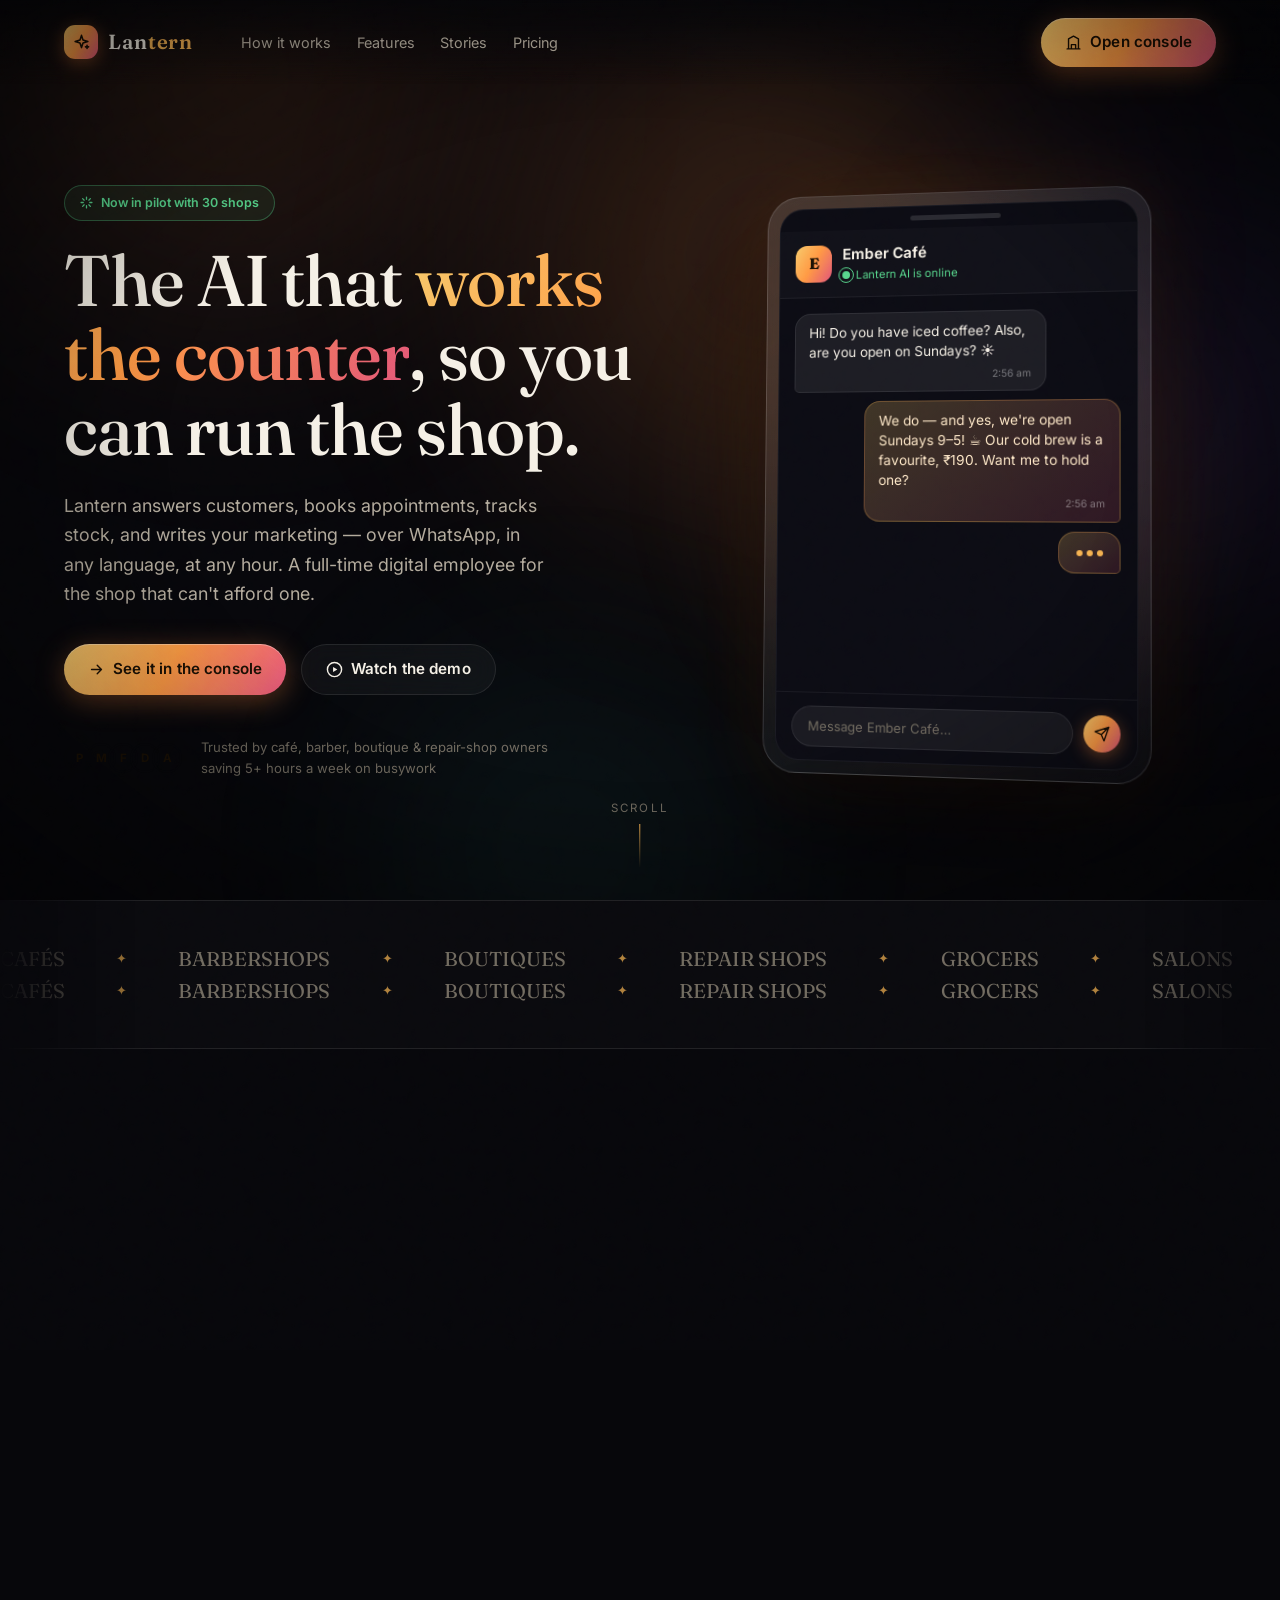
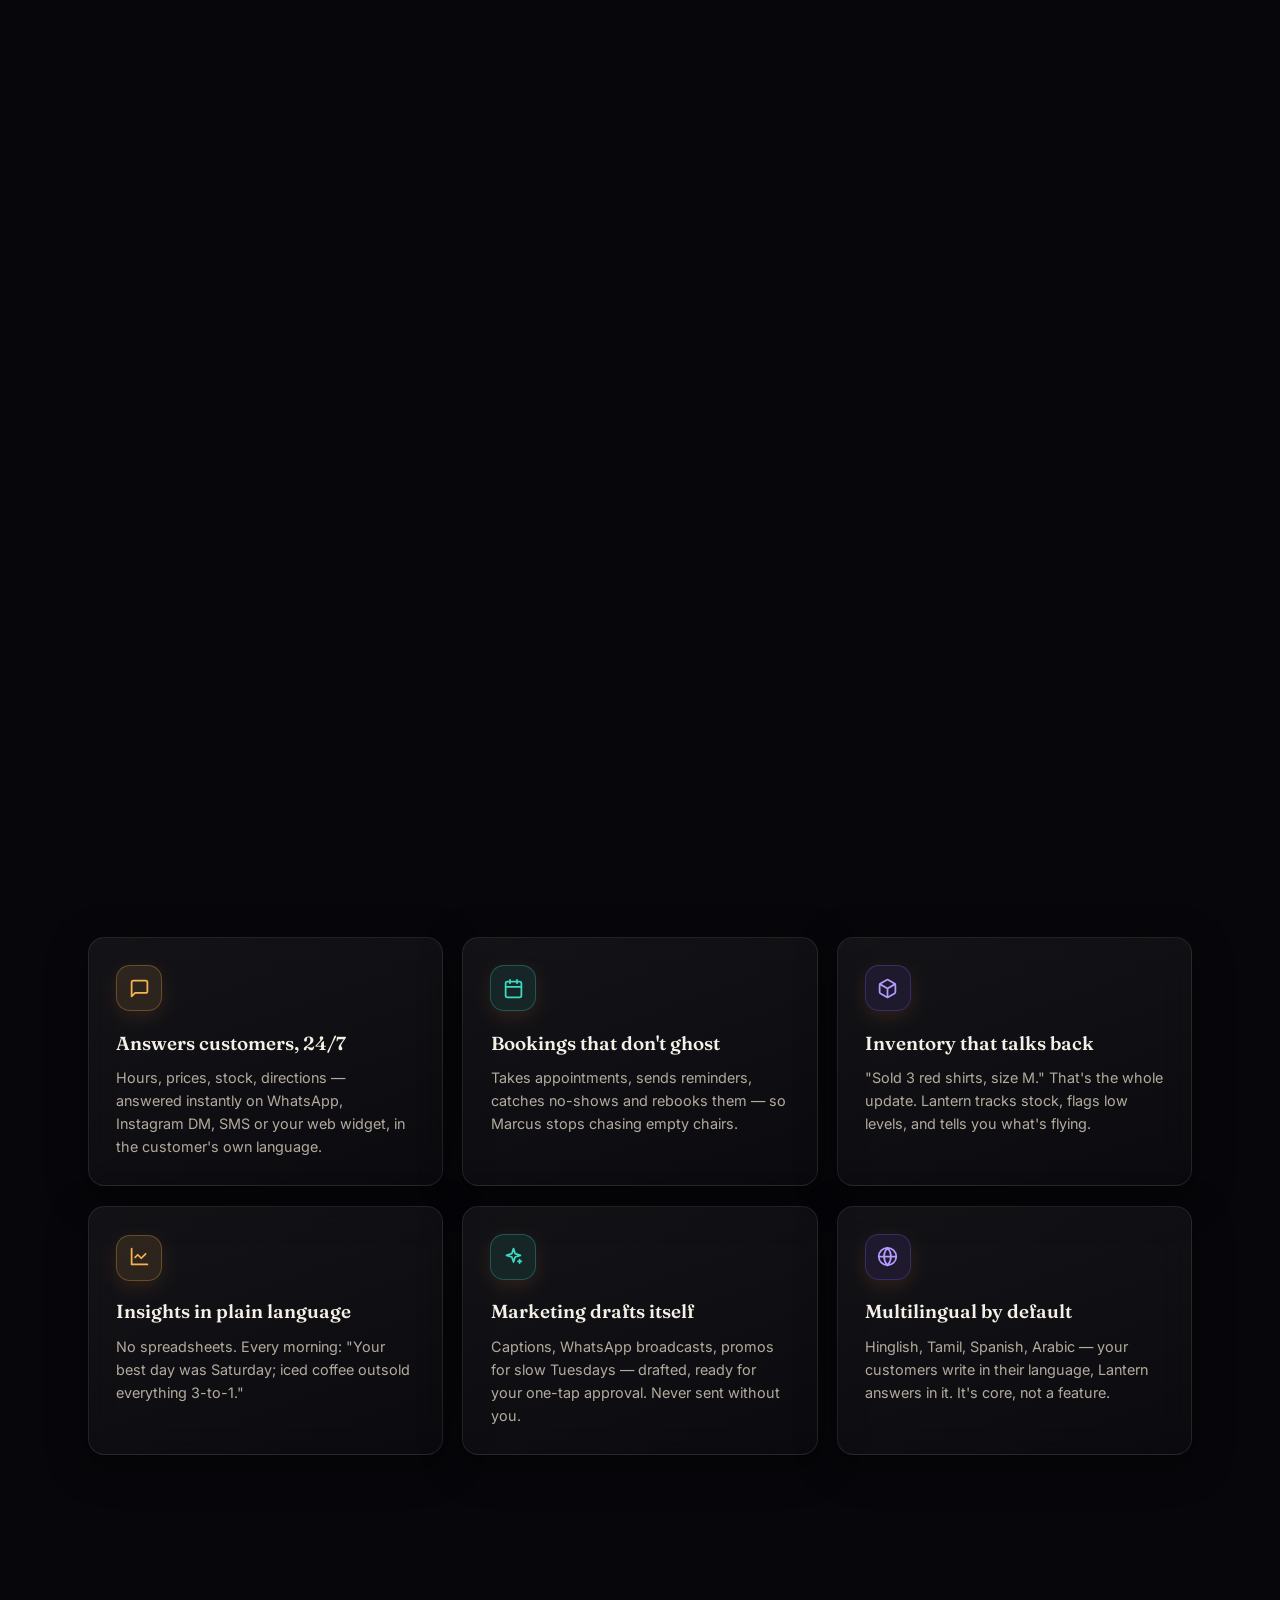
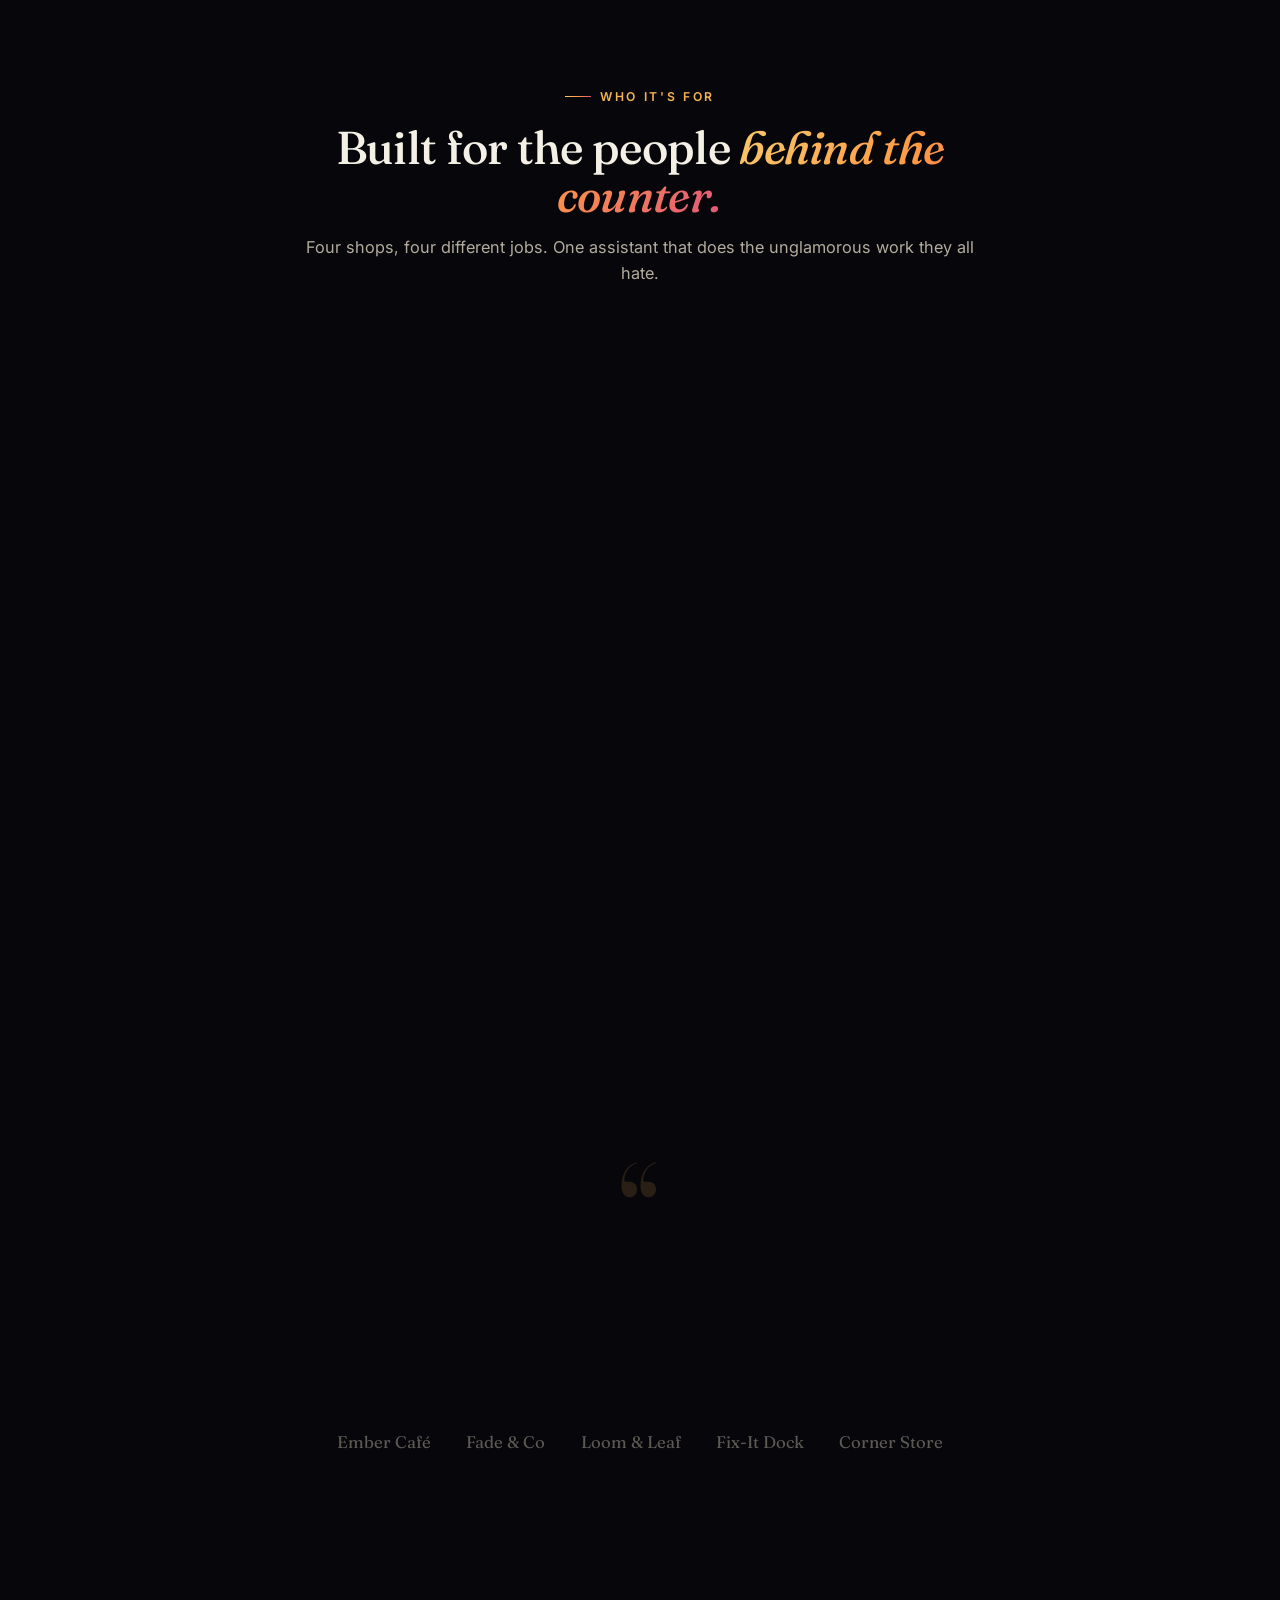
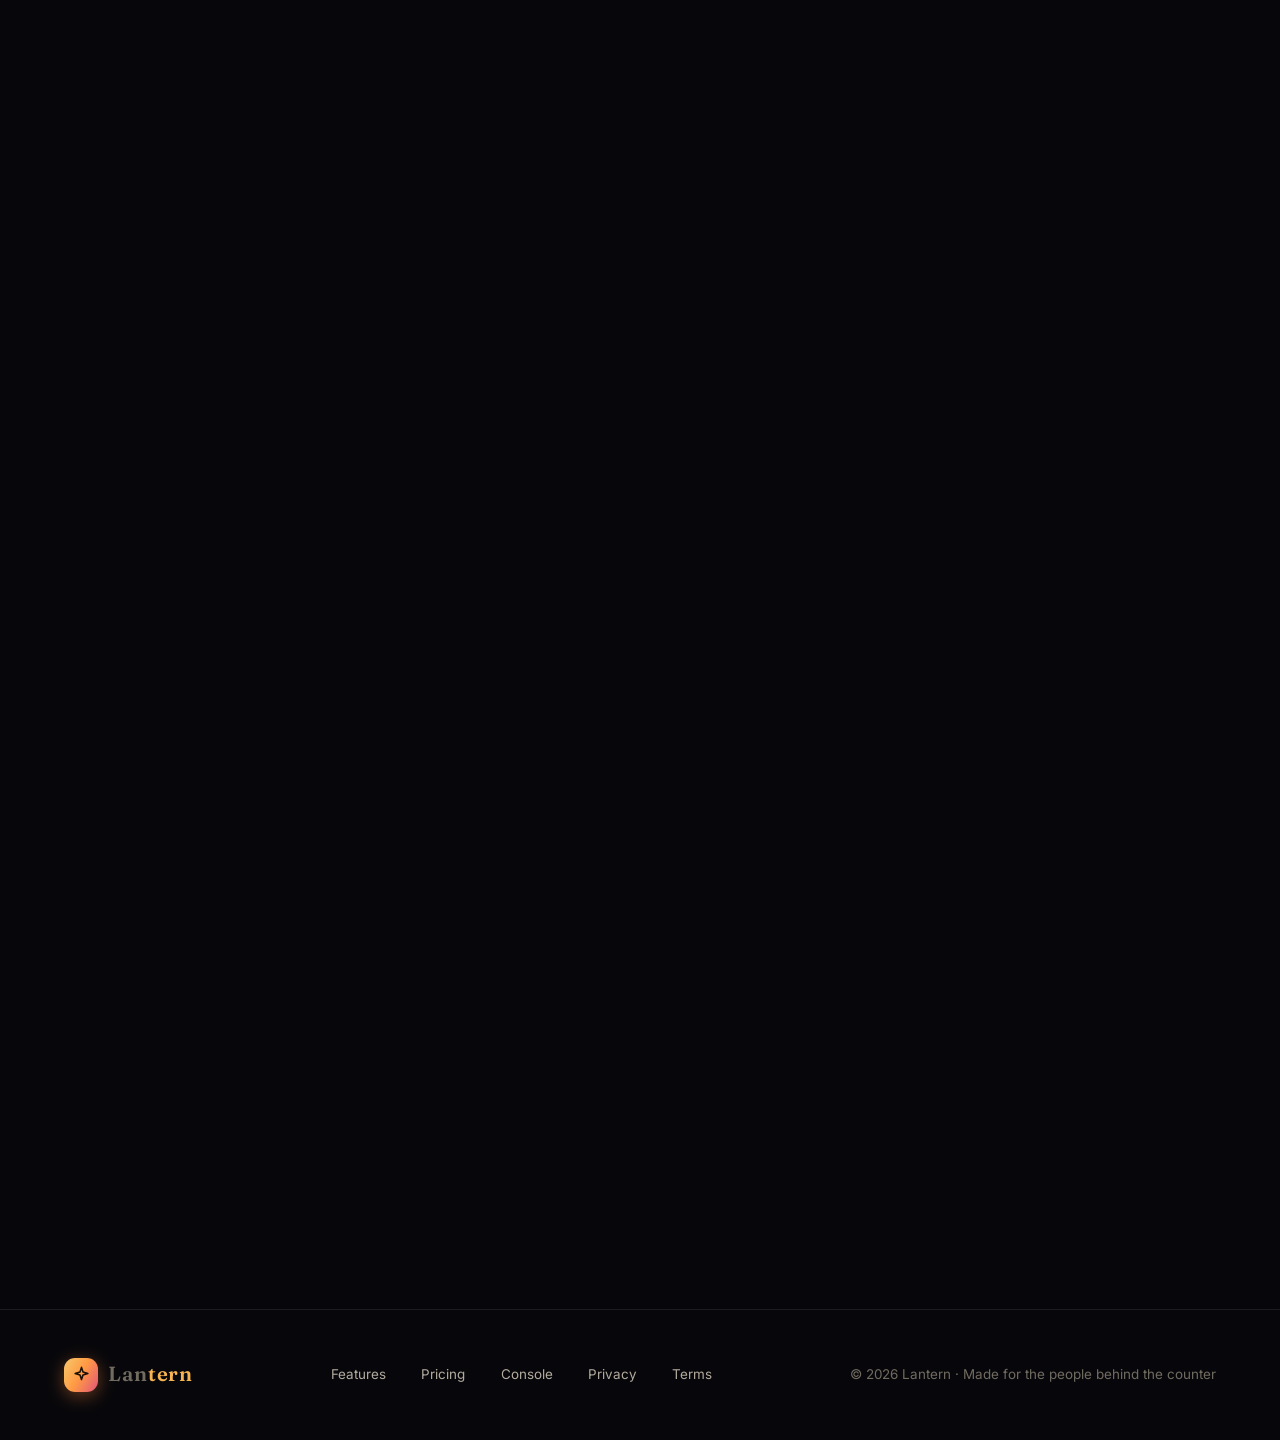
==== public/index.html @ 947a6cfb "Add Lantern — AI business assistant for local shops Cinematic vanilla-JS frontend (landing + owner c" ====
<!DOCTYPE html>
<html lang="en">
<head>
<meta charset="UTF-8">
<meta name="viewport" content="width=device-width, initial-scale=1.0">
<title>Lantern — The AI business assistant for local shops</title>
<meta name="description" content="Lantern answers customers, books appointments, tracks stock and writes marketing for local shops — over WhatsApp, in any language, at any hour.">
<link rel="preconnect" href="https://fonts.googleapis.com">
<link rel="preconnect" href="https://fonts.gstatic.com" crossorigin>
<link href="https://fonts.googleapis.com/css2?family=Fraunces:ital,opsz,wght@0,9..144,400;0,9..144,500;0,9..144,600;1,9..144,400;1,9..144,500&family=Inter:wght@400;500;600;700&display=swap" rel="stylesheet">
<link rel="stylesheet" href="css/base.css">
<link rel="stylesheet" href="css/layout.css">
<link rel="stylesheet" href="css/pages/landing.css">
</head>
<body>

<div class="letterbox" id="letterbox" aria-hidden="true">
  <div class="bar top"></div>
  <div class="bar bottom"></div>
  <div class="brand">Lan<em>tern</em></div>
</div>
<div class="grain" aria-hidden="true"></div>
<div class="vignette" aria-hidden="true"></div>
<div class="aurora" aria-hidden="true">
  <div class="blob blob-1"></div>
  <div class="blob blob-2"></div>
  <div class="blob blob-3"></div>
</div>

<nav class="site-nav" id="siteNav">
  <a class="brand-lockup" href="#top">
    <span class="mark"><svg viewBox="0 0 24 24" fill="none" stroke="currentColor" stroke-width="2" stroke-linecap="round" stroke-linejoin="round"><path d="M12 3l1.9 5.8L20 10.7l-6.1 1.9L12 18.4l-1.9-5.8L4 10.7l6.1-1.9z"/><path d="M19 15.5v4M17 17.5h4"/></svg></span>
    <span>Lan<em>tern</em></span>
  </a>
  <div class="links">
    <a href="#demo">How it works</a>
    <a href="#features">Features</a>
    <a href="#stories">Stories</a>
    <a href="#pricing">Pricing</a>
  </div>
  <div class="spacer"></div>
  <a class="btn btn-gold" href="app.html">
    <svg viewBox="0 0 24 24" fill="none" stroke="currentColor" stroke-width="2" stroke-linecap="round" stroke-linejoin="round"><path d="M3 21h18M5 21V7l7-4 7 4v14M9 21v-6h6v6"/></svg>
    Open console
  </a>
</nav>

<header class="hero" id="top">
  <div class="hero-copy">
    <span class="live-pill reveal in">
      <svg viewBox="0 0 24 24" fill="none" stroke="currentColor" stroke-width="2.4" stroke-linecap="round"><path d="M12 2v4M12 18v4M2 12h4M18 12h4M4.9 4.9l2.8 2.8M16.3 16.3l2.8 2.8M4.9 19.1l2.8-2.8M16.3 7.7l2.8-2.8"/></svg>
      Now in pilot with 30 shops
    </span>
    <h1 class="display">The AI that <span class="grad">works the counter</span>, so you can run the shop.</h1>
    <p class="lede">Lantern answers customers, books appointments, tracks stock, and writes your marketing — over WhatsApp, in any language, at any hour. A full-time digital employee for the shop that can't afford one.</p>
    <div class="cta-row">
      <a class="btn btn-gold" href="app.html">
        <svg viewBox="0 0 24 24" fill="none" stroke="currentColor" stroke-width="2" stroke-linecap="round" stroke-linejoin="round"><path d="M5 12h14M13 6l6 6-6 6"/></svg>
        See it in the console
      </a>
      <a class="btn btn-ghost" href="#demo">
        <svg viewBox="0 0 24 24" fill="none" stroke="currentColor" stroke-width="2" stroke-linecap="round" stroke-linejoin="round"><circle cx="12" cy="12" r="10"/><path d="M10 8.5l6 3.5-6 3.5z" fill="currentColor" stroke="none"/></svg>
        Watch the demo
      </a>
    </div>
    <div class="proof-row">
      <div class="avatars">
        <span class="g0">P</span><span class="g1">M</span><span class="g3">F</span><span class="g2">D</span><span class="g4">A</span>
      </div>
      <span>Trusted by café, barber, boutique &amp; repair-shop owners<br>saving 5+ hours a week on busywork</span>
    </div>
  </div>

  <div class="hero-stage">
    <div class="glow-ring"></div>
    <div class="phone">
      <div class="screen">
        <div class="notch"><i></i></div>
        <div class="chat-head">
          <div class="shop-ava">E</div>
          <div>
            <div class="nm">Ember Café</div>
            <div class="st"><span class="pulse-dot"></span> Lantern AI is online</div>
          </div>
        </div>
        <div class="chat-body" id="heroChat"></div>
        <div class="chat-input">
          <div class="box">Message Ember Café…</div>
          <div class="send"><svg viewBox="0 0 24 24" fill="none" stroke="currentColor" stroke-width="2" stroke-linecap="round" stroke-linejoin="round"><path d="M22 2 11 13M22 2l-7 20-4-9-9-4z"/></svg></div>
        </div>
      </div>
    </div>
  </div>

  <div class="scroll-cue">
    <span>Scroll</span>
    <div class="line"></div>
  </div>
</header>

<div class="ticker marquee" aria-hidden="true">
  <div class="track">
    <span>CAFÉS</span><span>BARBERSHOPS</span><span>BOUTIQUES</span><span>REPAIR SHOPS</span><span>GROCERS</span><span>SALONS</span><span>BAKERIES</span><span>FLORISTS</span>
  </div>
  <div class="track">
    <span>CAFÉS</span><span>BARBERSHOPS</span><span>BOUTIQUES</span><span>REPAIR SHOPS</span><span>GROCERS</span><span>SALONS</span><span>BAKERIES</span><span>FLORISTS</span>
  </div>
</div>

<section class="section demo-stage" id="demo">
  <div class="section-head reveal">
    <span class="eyebrow">How it works</span>
    <h2 class="display">A customer walks in. <em>Lantern's already talking to them.</em></h2>
    <p>Watch a real exchange on the shop's WhatsApp — the assistant answers, books, and only hands over when a human touch matters.</p>
  </div>

  <div class="demo-window card hairline reveal">
    <div class="win-bar">
      <i></i><i></i><i></i>
      <span class="title">Ember Café · WhatsApp Business · Lantern AI</span>
    </div>
    <div class="win-body">
      <div class="conv-list" id="demoConvList"></div>
      <div class="conv-thread">
        <div class="thread-body" id="demoThread"></div>
        <div class="thread-input">
          <input class="input" placeholder="Reply as Lantern… (demo)">
          <button class="send-btn" aria-label="Send"><svg viewBox="0 0 24 24" fill="none" stroke="currentColor" stroke-width="2" stroke-linecap="round" stroke-linejoin="round"><path d="M22 2 11 13M22 2l-7 20-4-9-9-4z"/></svg></button>
        </div>
      </div>
    </div>
  </div>

  <div class="demo-captions">
    <div class="cap reveal"><span class="num">01</span><p>Ritu writes in Hinglish during the lunch rush. Lantern understands the language — and the context.</p></div>
    <div class="cap reveal" style="--d:.12s"><span class="num">02</span><p>The assistant confirms the order, takes payment details, and writes it to your inventory in one breath.</p></div>
    <div class="cap reveal" style="--d:.24s"><span class="num">03</span><p>Only the tricky request — a refund — gets escalated to your phone, with the full thread attached.</p></div>
  </div>
</section>

<section class="section" id="features">
  <div class="section-head reveal">
    <span class="eyebrow">What it does</span>
    <h2 class="display">Everything admin. <em>Nothing busywork.</em></h2>
    <p>Six tools, one conversation. No dashboards to learn, no manuals — you just talk to it.</p>
  </div>
  <div class="feature-grid">
    <article class="card feature-card reveal">
      <div class="f-icon"><svg viewBox="0 0 24 24" fill="none" stroke="currentColor" stroke-width="2" stroke-linecap="round" stroke-linejoin="round"><path d="M21 15a2 2 0 0 1-2 2H7l-4 4V5a2 2 0 0 1 2-2h14a2 2 0 0 1 2 2z"/></svg></div>
      <h3>Answers customers, 24/7</h3>
      <p>Hours, prices, stock, directions — answered instantly on WhatsApp, Instagram DM, SMS or your web widget, in the customer's own language.</p>
    </article>
    <article class="card feature-card reveal" style="--d:.08s">
      <div class="f-icon teal"><svg viewBox="0 0 24 24" fill="none" stroke="currentColor" stroke-width="2" stroke-linecap="round" stroke-linejoin="round"><rect x="3" y="4" width="18" height="18" rx="2"/><path d="M16 2v4M8 2v4M3 10h18"/></svg></div>
      <h3>Bookings that don't ghost</h3>
      <p>Takes appointments, sends reminders, catches no-shows and rebooks them — so Marcus stops chasing empty chairs.</p>
    </article>
    <article class="card feature-card reveal" style="--d:.16s">
      <div class="f-icon violet"><svg viewBox="0 0 24 24" fill="none" stroke="currentColor" stroke-width="2" stroke-linecap="round" stroke-linejoin="round"><path d="M21 8a2 2 0 0 0-1-1.73l-7-4a2 2 0 0 0-2 0l-7 4A2 2 0 0 0 3 8v8a2 2 0 0 0 1 1.73l7 4a2 2 0 0 0 2 0l7-4A2 2 0 0 0 21 16z"/><path d="m3.3 7 8.7 5 8.7-5M12 22V12"/></svg></div>
      <h3>Inventory that talks back</h3>
      <p>"Sold 3 red shirts, size M." That's the whole update. Lantern tracks stock, flags low levels, and tells you what's flying.</p>
    </article>
    <article class="card feature-card reveal">
      <div class="f-icon"><svg viewBox="0 0 24 24" fill="none" stroke="currentColor" stroke-width="2" stroke-linecap="round" stroke-linejoin="round"><path d="M3 3v18h18"/><path d="m19 9-5 5-4-4-3 3"/></svg></div>
      <h3>Insights in plain language</h3>
      <p>No spreadsheets. Every morning: "Your best day was Saturday; iced coffee outsold everything 3-to-1."</p>
    </article>
    <article class="card feature-card reveal" style="--d:.08s">
      <div class="f-icon teal"><svg viewBox="0 0 24 24" fill="none" stroke="currentColor" stroke-width="2" stroke-linecap="round" stroke-linejoin="round"><path d="m12 3 1.9 5.8L20 10.7l-6.1 1.9L12 18.4l-1.9-5.8L4 10.7l6.1-1.9z"/><path d="M19 15.5v4M17 17.5h4"/></svg></div>
      <h3>Marketing drafts itself</h3>
      <p>Captions, WhatsApp broadcasts, promos for slow Tuesdays — drafted, ready for your one-tap approval. Never sent without you.</p>
    </article>
    <article class="card feature-card reveal" style="--d:.16s">
      <div class="f-icon violet"><svg viewBox="0 0 24 24" fill="none" stroke="currentColor" stroke-width="2" stroke-linecap="round" stroke-linejoin="round"><circle cx="12" cy="12" r="10"/><path d="M2 12h20M12 2a15.3 15.3 0 0 1 4 10 15.3 15.3 0 0 1-4 10 15.3 15.3 0 0 1-4-10 15.3 15.3 0 0 1 4-10z"/></svg></div>
      <h3>Multilingual by default</h3>
      <p>Hinglish, Tamil, Spanish, Arabic — your customers write in their language, Lantern answers in it. It's core, not a feature.</p>
    </article>
  </div>
</section>

<section class="section" id="stories">
  <div class="section-head reveal">
    <span class="eyebrow">Who it's for</span>
    <h2 class="display">Built for the people <em>behind the counter.</em></h2>
    <p>Four shops, four different jobs. One assistant that does the unglamorous work they all hate.</p>
  </div>
  <div class="persona-grid">
    <article class="card persona-card reveal">
      <div class="p-head">
        <span class="p-ava g0">P</span>
        <div><div class="p-name">Priya</div><div class="p-shop">Ember Café · 2-person team</div></div>
      </div>
      <p class="p-quote">"I used to lose orders in the lunch rush. Now Lantern takes them while I pour coffee. It's like hiring someone for ₹12,000."</p>
      <div class="p-stat"><svg viewBox="0 0 24 24" fill="none" stroke="currentColor" stroke-width="2.4" stroke-linecap="round" stroke-linejoin="round"><path d="M20 6 9 17l-5-5"/></svg> 6 hrs saved a week</div>
    </article>
    <article class="card persona-card reveal" style="--d:.08s">
      <div class="p-head">
        <span class="p-ava g1">M</span>
        <div><div class="p-name">Marcus</div><div class="p-shop">Fade &amp; Co · solo barber</div></div>
      </div>
      <p class="p-quote">"No-shows dropped by a third since it started sending reminders. My chair is full and my phone is quiet."</p>
      <div class="p-stat"><svg viewBox="0 0 24 24" fill="none" stroke="currentColor" stroke-width="2.4" stroke-linecap="round" stroke-linejoin="round"><path d="M20 6 9 17l-5-5"/></svg> −33% no-shows</div>
    </article>
    <article class="card persona-card reveal" style="--d:.16s">
      <div class="p-head">
        <span class="p-ava g3">F</span>
        <div><div class="p-name">Fatima</div><div class="p-shop">Loom &amp; Leaf · boutique</div></div>
      </div>
      <p class="p-quote">"It posts on Instagram when I forget, and tells me exactly which sizes to reorder. My stock finally matches my head."</p>
      <div class="p-stat"><svg viewBox="0 0 24 24" fill="none" stroke="currentColor" stroke-width="2.4" stroke-linecap="round" stroke-linejoin="round"><path d="M20 6 9 17l-5-5"/></svg> 3× more posts</div>
    </article>
    <article class="card persona-card reveal" style="--d:.24s">
      <div class="p-head">
        <span class="p-ava g2">D</span>
        <div><div class="p-name">Diego</div><div class="p-shop">Fix-It Dock · repair shop</div></div>
      </div>
      <p class="p-quote">"Customers used to call all day asking 'is it ready?' Now Lantern tells them the status. I just fix phones."</p>
      <div class="p-stat"><svg viewBox="0 0 24 24" fill="none" stroke="currentColor" stroke-width="2.4" stroke-linecap="round" stroke-linejoin="round"><path d="M20 6 9 17l-5-5"/></svg> 40 calls a day avoided</div>
    </article>
  </div>
</section>

<div class="stats-band section">
  <div class="card stat-tile reveal"><div class="num">70%</div><div class="lbl">of messages handled without a human</div></div>
  <div class="card stat-tile reveal" style="--d:.08s"><div class="num">5h+</div><div class="lbl">saved per owner, per week</div></div>
  <div class="card stat-tile reveal" style="--d:.16s"><div class="num">−25%</div><div class="lbl">no-shows across booking shops</div></div>
  <div class="card stat-tile reveal" style="--d:.24s"><div class="num">10 min</div><div class="lbl">from sign-up to first reply</div></div>
</div>

<div class="quote-band">
  <blockquote class="display reveal">"My customers think I hired a second person. I just switched on Lantern."</blockquote>
  <div class="who reveal"><b>Priya Sharma</b> · Ember Café, Pune</div>
  <div class="logo-row reveal">
    <span>Ember Café</span><span>Fade &amp; Co</span><span>Loom &amp; Leaf</span><span>Fix-It Dock</span><span>Corner Store</span>
  </div>
</div>

<section class="section" id="pricing">
  <div class="section-head reveal">
    <span class="eyebrow">Pricing</span>
    <h2 class="display">Less than a part-time hire. <em>More than a chatbot.</em></h2>
    <p>Start free. Pay only when Lantern is actually saving you hours.</p>
  </div>
  <div class="price-grid">
    <article class="card price-card reveal">
      <div class="plan">Corner</div>
      <div class="price">₹0<small> / month</small></div>
      <ul>
        <li><svg viewBox="0 0 24 24" fill="none" stroke="currentColor" stroke-width="2.4" stroke-linecap="round" stroke-linejoin="round"><path d="M20 6 9 17l-5-5"/></svg> FAQs &amp; Q&amp;A on WhatsApp</li>
        <li><svg viewBox="0 0 24 24" fill="none" stroke="currentColor" stroke-width="2.4" stroke-linecap="round" stroke-linejoin="round"><path d="M20 6 9 17l-5-5"/></svg> 100 AI replies / month</li>
        <li><svg viewBox="0 0 24 24" fill="none" stroke="currentColor" stroke-width="2.4" stroke-linecap="round" stroke-linejoin="round"><path d="M20 6 9 17l-5-5"/></svg> 1 shop, 1 language</li>
        <li><svg viewBox="0 0 24 24" fill="none" stroke="currentColor" stroke-width="2.4" stroke-linecap="round" stroke-linejoin="round"><path d="M20 6 9 17l-5-5"/></svg> Owner console</li>
      </ul>
      <a class="btn btn-ghost" href="app.html">Start free</a>
    </article>
    <article class="card price-card hot hairline reveal" style="--d:.1s">
      <div class="plan" style="color:var(--amber)">Storefront · most loved</div>
      <div class="price">₹999<small> / month</small></div>
      <ul>
        <li><svg viewBox="0 0 24 24" fill="none" stroke="currentColor" stroke-width="2.4" stroke-linecap="round" stroke-linejoin="round"><path d="M20 6 9 17l-5-5"/></svg> Unlimited AI replies</li>
        <li><svg viewBox="0 0 24 24" fill="none" stroke="currentColor" stroke-width="2.4" stroke-linecap="round" stroke-linejoin="round"><path d="M20 6 9 17l-5-5"/></svg> Bookings &amp; reminders</li>
        <li><svg viewBox="0 0 24 24" fill="none" stroke="currentColor" stroke-width="2.4" stroke-linecap="round" stroke-linejoin="round"><path d="M20 6 9 17l-5-5"/></svg> Inventory tracking</li>
        <li><svg viewBox="0 0 24 24" fill="none" stroke="currentColor" stroke-width="2.4" stroke-linecap="round" stroke-linejoin="round"><path d="M20 6 9 17l-5-5"/></svg> Daily plain-language insights</li>
        <li><svg viewBox="0 0 24 24" fill="none" stroke="currentColor" stroke-width="2.4" stroke-linecap="round" stroke-linejoin="round"><path d="M20 6 9 17l-5-5"/></svg> Multilingual customers</li>
      </ul>
      <a class="btn btn-gold" href="app.html">Try 14 days free</a>
    </article>
    <article class="card price-card reveal" style="--d:.2s">
      <div class="plan">Market</div>
      <div class="price">₹2,499<small> / month</small></div>
      <ul>
        <li><svg viewBox="0 0 24 24" fill="none" stroke="currentColor" stroke-width="2.4" stroke-linecap="round" stroke-linejoin="round"><path d="M20 6 9 17l-5-5"/></svg> Everything in Storefront</li>
        <li><svg viewBox="0 0 24 24" fill="none" stroke="currentColor" stroke-width="2.4" stroke-linecap="round" stroke-linejoin="round"><path d="M20 6 9 17l-5-5"/></svg> Marketing drafts &amp; broadcasts</li>
        <li><svg viewBox="0 0 24 24" fill="none" stroke="currentColor" stroke-width="2.4" stroke-linecap="round" stroke-linejoin="round"><path d="M20 6 9 17l-5-5"/></svg> 3 staff schedules</li>
        <li><svg viewBox="0 0 24 24" fill="none" stroke="currentColor" stroke-width="2.4" stroke-linecap="round" stroke-linejoin="round"><path d="M20 6 9 17l-5-5"/></svg> WhatsApp campaigns</li>
        <li><svg viewBox="0 0 24 24" fill="none" stroke="currentColor" stroke-width="2.4" stroke-linecap="round" stroke-linejoin="round"><path d="M20 6 9 17l-5-5"/></svg> Priority support</li>
      </ul>
      <a class="btn btn-ghost" href="app.html">Talk to us</a>
    </article>
  </div>
</section>

<section class="final-cta">
  <div class="aurora" aria-hidden="true" style="z-index:-2">
    <div class="blob blob-1" style="top:-10vw;left:30vw;opacity:.5"></div>
  </div>
  <span class="eyebrow reveal" style="justify-content:center">Your first reply is minutes away</span>
  <h2 class="display big reveal">Bring a lantern <em>behind your counter.</em></h2>
  <p class="reveal">Set up in 10 minutes. No manuals, no training, no IT. If it doesn't save you time in the first month, we'll make it right.</p>
  <form class="cta-form reveal" onsubmit="event.preventDefault(); location.href='app.html';">
    <input class="input" type="tel" placeholder="+91 · your WhatsApp number" aria-label="WhatsApp number">
    <button class="btn btn-gold" type="submit">
      <svg viewBox="0 0 24 24" fill="none" stroke="currentColor" stroke-width="2" stroke-linecap="round" stroke-linejoin="round"><path d="M5 12h14M13 6l6 6-6 6"/></svg>
      Start free
    </button>
  </form>
</section>

<footer class="site-footer">
  <a class="brand-lockup" href="#top">
    <span class="mark"><svg viewBox="0 0 24 24" fill="none" stroke="currentColor" stroke-width="2" stroke-linecap="round" stroke-linejoin="round"><path d="M12 3l1.9 5.8L20 10.7l-6.1 1.9L12 18.4l-1.9-5.8L4 10.7l6.1-1.9z"/></svg></span>
    <span>Lan<em>tern</em></span>
  </a>
  <div class="cols">
    <a href="#features">Features</a>
    <a href="#pricing">Pricing</a>
    <a href="app.html">Console</a>
    <a href="#">Privacy</a>
    <a href="#">Terms</a>
  </div>
  <span>© 2026 Lantern · Made for the people behind the counter</span>
</footer>

<script type="module" src="js/main.js"></script>
</body>
</html>
---- public/css/base.css ----
/* ============================================================
   Lantern — base.css  (tokens, effects, shared components)
   ============================================================ */
:root {
  --bg: #07070b; --bg-2: #0b0b13; --bg-3: #10101a;
  --surface: rgba(255,255,255,.04); --surface-2: rgba(255,255,255,.065);
  --surface-3: rgba(255,255,255,.09);
  --border: rgba(255,255,255,.09); --border-strong: rgba(255,255,255,.16);
  --text: #f5f0e6; --text-dim: #b3ab9d; --text-faint: #716b60;
  --amber: #f6b352; --amber-2: #ff8a3d; --rose: #e2557a;
  --teal: #3fd8c0; --violet: #8b5cf6; --green: #58d68d;
  --gold-grad: linear-gradient(120deg,#f7c96b 0%,#ff9a44 48%,#e2557a 100%);
  --danger: #ff6b6b;
  --radius: 16px; --radius-sm: 10px; --radius-lg: 24px;
  --font-display: "Fraunces","Georgia",serif;
  --font-body: "Inter",ui-sans-serif,system-ui,sans-serif;
  --shadow-card: 0 10px 40px rgba(0,0,0,.45);
  --shadow-pop: 0 24px 80px rgba(0,0,0,.6);
  --ease-cine: cubic-bezier(.22,1,.36,1);
  --sidebar-w: 264px; --topbar-h: 68px;
}
*,*::before,*::after { box-sizing: border-box; margin: 0; padding: 0; }
html { scroll-behavior: smooth; -webkit-text-size-adjust: 100%; }
body { font-family: var(--font-body); background: var(--bg); color: var(--text);
  line-height: 1.6; font-size: 16px; -webkit-font-smoothing: antialiased;
  overflow-x: hidden; min-height: 100vh; }
img,svg { display: block; max-width: 100%; }
a { color: inherit; text-decoration: none; }
button { font-family: inherit; cursor: pointer; border: none; background: none; color: inherit; }
input,select,textarea { font-family: inherit; font-size: 1rem; color: var(--text);
  background: transparent; border: none; outline: none; }
ul,ol { list-style: none; }
::selection { background: rgba(246,179,82,.35); color: #fff; }
::-webkit-scrollbar { width: 10px; height: 10px; }
::-webkit-scrollbar-track { background: transparent; }
::-webkit-scrollbar-thumb { background: rgba(255,255,255,.12); border-radius: 99px;
  border: 2px solid transparent; background-clip: content-box; }
::-webkit-scrollbar-thumb:hover { background: rgba(255,255,255,.2); background-clip: content-box; }

/* ---------- Film grain ---------- */
.grain { position: fixed; inset: -50%; width: 200%; height: 200%; pointer-events: none;
  z-index: 2000; opacity: .05; mix-blend-mode: overlay;
  background-image: url("data:image/svg+xml,%3Csvg viewBox='0 0 200 200' xmlns='http://www.w3.org/2000/svg'%3E%3Cfilter id='n'%3E%3CfeTurbulence type='fractalNoise' baseFrequency='0.72' numOctaves='4' stitchTiles='stitch'/%3E%3C/filter%3E%3Crect width='100%25' height='100%25' filter='url(%23n)'/%3E%3C/svg%3E");
  animation: grain-shift .9s steps(4) infinite; }
@keyframes grain-shift { 0% { transform: translate(0,0); } 25% { transform: translate(-2%,3%); }
  50% { transform: translate(3%,-2%); } 75% { transform: translate(-3%,-3%); }
  100% { transform: translate(2%,2%); } }

/* ---------- Vignette ---------- */
.vignette { position: fixed; inset: 0; pointer-events: none; z-index: 1999;
  background: radial-gradient(ellipse at center, transparent 52%, rgba(0,0,0,.55) 100%); }

/* ---------- Aurora backdrop ---------- */
.aurora { position: fixed; inset: 0; z-index: -1; overflow: hidden; pointer-events: none; }
.aurora .blob { position: absolute; border-radius: 50%; filter: blur(110px); opacity: .34;
  will-change: transform; }
.aurora .blob-1 { width: 60vw; height: 60vw; top: -24vw; left: -12vw;
  background: radial-gradient(circle, rgba(255,138,61,.5), transparent 65%);
  animation: drift-1 26s var(--ease-cine) infinite alternate; }
.aurora .blob-2 { width: 52vw; height: 52vw; top: 8vh; right: -18vw;
  background: radial-gradient(circle, rgba(139,92,246,.42), transparent 65%);
  animation: drift-2 32s var(--ease-cine) infinite alternate; }
.aurora .blob-3 { width: 44vw; height: 44vw; bottom: -18vw; left: 22vw;
  background: radial-gradient(circle, rgba(63,216,192,.3), transparent 65%);
  animation: drift-3 38s var(--ease-cine) infinite alternate; }
@keyframes drift-1 { to { transform: translate(14vw,10vh) scale(1.15); } }
@keyframes drift-2 { to { transform: translate(-12vw,16vh) scale(.9); } }
@keyframes drift-3 { to { transform: translate(10vw,-12vh) scale(1.2); } }

/* ---------- Letterbox intro ---------- */
.letterbox { position: fixed; inset: 0; z-index: 3000; pointer-events: none;
  display: flex; align-items: center; justify-content: center; }
.letterbox .bar { position: absolute; left: 0; right: 0; height: 50.5vh; background: #050508;
  transition: transform 1.4s var(--ease-cine) .35s; }
.letterbox .bar.top { top: 0; } .letterbox .bar.bottom { bottom: 0; }
.letterbox .brand { position: relative; z-index: 1; font-family: var(--font-display);
  font-size: clamp(1.6rem,4vw,2.6rem); letter-spacing: .06em; color: var(--text);
  opacity: 0; transform: translateY(12px); animation: brand-in .9s var(--ease-cine) .15s forwards; }
.letterbox .brand em { font-style: italic; background: var(--gold-grad);
  -webkit-background-clip: text; background-clip: text; color: transparent; }
@keyframes brand-in { to { opacity: 1; transform: translateY(0); } }
body.curtain-open .letterbox .bar.top { transform: translateY(-101%); }
body.curtain-open .letterbox .bar.bottom { transform: translateY(101%); }
body.curtain-open .letterbox .brand { opacity: 0; transition: opacity .3s; }

/* ---------- Typography ---------- */
.display { font-family: var(--font-display); font-weight: 500; line-height: 1.04; letter-spacing: -.015em; }
.display em { font-style: italic; background: var(--gold-grad);
  -webkit-background-clip: text; background-clip: text; color: transparent; padding-right: .06em; }
.eyebrow { display: inline-flex; align-items: center; gap: .55rem; font-size: .76rem;
  font-weight: 600; letter-spacing: .22em; text-transform: uppercase; color: var(--amber); }
.eyebrow::before { content: ""; width: 26px; height: 1px; background: var(--gold-grad); }

/* ---------- Buttons ---------- */
.btn { display: inline-flex; align-items: center; justify-content: center; gap: .5rem;
  padding: .78rem 1.5rem; border-radius: 99px; font-weight: 600; font-size: .95rem;
  letter-spacing: .01em; transition: transform .25s var(--ease-cine), box-shadow .25s var(--ease-cine),
  background .25s, border-color .25s, color .25s; white-space: nowrap; position: relative; overflow: hidden; }
.btn svg { width: 17px; height: 17px; flex: none; }
.btn:active { transform: scale(.97); }
.btn-gold { background: var(--gold-grad); color: #1a1004;
  box-shadow: 0 6px 28px rgba(255,138,61,.35), inset 0 1px 0 rgba(255,255,255,.35); }
.btn-gold:hover { transform: translateY(-2px);
  box-shadow: 0 12px 44px rgba(255,138,61,.5), inset 0 1px 0 rgba(255,255,255,.35); }
.btn-gold::after { content: ""; position: absolute; top: 0; left: -80%; width: 60%; height: 100%;
  background: linear-gradient(105deg, transparent, rgba(255,255,255,.55), transparent);
  transform: skewX(-20deg); transition: left .6s var(--ease-cine); }
.btn-gold:hover::after { left: 130%; }
.btn-ghost { background: var(--surface); border: 1px solid var(--border); color: var(--text); backdrop-filter: blur(12px); }
.btn-ghost:hover { border-color: var(--border-strong); background: var(--surface-2); transform: translateY(-2px); }
.btn-soft { background: rgba(246,179,82,.12); border: 1px solid rgba(246,179,82,.3); color: var(--amber); }
.btn-soft:hover { background: rgba(246,179,82,.2); }
.btn-danger-soft { background: rgba(255,107,107,.1); border: 1px solid rgba(255,107,107,.3); color: var(--danger); }
.btn-danger-soft:hover { background: rgba(255,107,107,.18); }
.btn-icon { width: 40px; height: 40px; padding: 0; border-radius: 12px; background: var(--surface);
  border: 1px solid var(--border); color: var(--text-dim); display: inline-flex; align-items: center;
  justify-content: center; transition: all .2s; }
.btn-icon:hover { color: var(--text); border-color: var(--border-strong); background: var(--surface-2); }
.btn-icon svg { width: 18px; height: 18px; }
.btn:disabled { opacity: .45; cursor: not-allowed; transform: none !important; }

/* ---------- Glass card ---------- */
.card { background: linear-gradient(160deg, rgba(255,255,255,.055), rgba(255,255,255,.02));
  border: 1px solid var(--border); border-radius: var(--radius); backdrop-filter: blur(18px);
  box-shadow: var(--shadow-card); position: relative; }
.card.hairline::before { content: ""; position: absolute; inset: 0; border-radius: inherit; padding: 1px;
  background: linear-gradient(140deg, rgba(255,255,255,.22), transparent 40%, transparent 70%, rgba(255,138,61,.28));
  -webkit-mask: linear-gradient(#000 0 0) content-box, linear-gradient(#000 0 0);
  -webkit-mask-composite: xor; mask-composite: exclude; pointer-events: none; }

/* ---------- Badges & chips ---------- */
.badge { display: inline-flex; align-items: center; gap: .35rem; font-size: .7rem; font-weight: 700;
  letter-spacing: .09em; text-transform: uppercase; padding: .28rem .7rem; border-radius: 99px;
  border: 1px solid var(--border); background: var(--surface); color: var(--text-dim); white-space: nowrap; }
.badge-dot { width: 6px; height: 6px; border-radius: 50%; background: currentColor; box-shadow: 0 0 8px currentColor; }
.badge.gold { color: var(--amber); border-color: rgba(246,179,82,.35); background: rgba(246,179,82,.1); }
.badge.teal { color: var(--teal); border-color: rgba(63,216,192,.35); background: rgba(63,216,192,.08); }
.badge.rose { color: var(--rose); border-color: rgba(226,85,122,.4); background: rgba(226,85,122,.1); }
.badge.violet { color: #b49cff; border-color: rgba(139,92,246,.4); background: rgba(139,92,246,.1); }
.badge.green { color: var(--green); border-color: rgba(88,214,141,.35); background: rgba(88,214,141,.08); }
.badge.danger { color: var(--danger); border-color: rgba(255,107,107,.4); background: rgba(255,107,107,.1); }
.chip { display: inline-flex; align-items: center; gap: .4rem; padding: .5rem .95rem; border-radius: 99px;
  border: 1px solid var(--border); background: var(--surface); font-size: .85rem; color: var(--text-dim); transition: all .2s; }
.chip:hover { border-color: rgba(246,179,82,.45); color: var(--text); background: rgba(246,179,82,.08); }
.chip.active { border-color: rgba(246,179,82,.5); color: var(--amber); background: rgba(246,179,82,.12); }

/* ---------- Forms ---------- */
.field { display: flex; flex-direction: column; gap: .45rem; }
.field label { font-size: .78rem; font-weight: 600; letter-spacing: .08em; text-transform: uppercase; color: var(--text-dim); }
.input,.select,.textarea { width: 100%; padding: .8rem 1rem; border-radius: var(--radius-sm);
  border: 1px solid var(--border); background: rgba(255,255,255,.035); color: var(--text);
  transition: border-color .2s, box-shadow .2s, background .2s; }
.input::placeholder,.textarea::placeholder { color: var(--text-faint); }
.input:focus,.select:focus,.textarea:focus { border-color: rgba(246,179,82,.55);
  box-shadow: 0 0 0 4px rgba(246,179,82,.12); background: rgba(255,255,255,.05); }
.select { appearance: none;
  background-image: url("data:image/svg+xml,%3Csvg xmlns='http://www.w3.org/2000/svg' width='14' height='14' viewBox='0 0 24 24' fill='none' stroke='%23b3ab9d' stroke-width='2.4' stroke-linecap='round' stroke-linejoin='round'%3E%3Cpath d='m6 9 6 6 6-6'/%3E%3C/svg%3E");
  background-repeat: no-repeat; background-position: right 1rem center; padding-right: 2.6rem; }
.select option { background: var(--bg-3); color: var(--text); }
.textarea { resize: vertical; min-height: 96px; }

/* ---------- Toast ---------- */
.toast-stack { position: fixed; top: 20px; right: 20px; z-index: 5000; display: flex;
  flex-direction: column; gap: 10px; pointer-events: none; }
.toast { display: flex; align-items: flex-start; gap: .75rem; min-width: 300px; max-width: 380px;
  padding: .9rem 1.1rem; border-radius: var(--radius-sm); background: rgba(16,16,26,.92);
  border: 1px solid var(--border-strong); backdrop-filter: blur(20px); box-shadow: var(--shadow-pop);
  animation: toast-in .45s var(--ease-cine); pointer-events: auto; }
.toast.leaving { animation: toast-out .35s var(--ease-cine) forwards; }
.toast .t-icon { width: 34px; height: 34px; flex: none; border-radius: 10px; display: grid;
  place-items: center; background: rgba(246,179,82,.14); color: var(--amber); }
.toast .t-icon svg { width: 17px; height: 17px; }
.toast .t-title { font-weight: 650; font-size: .9rem; color: var(--text); }
.toast .t-body { font-size: .82rem; color: var(--text-dim); margin-top: 2px; }
@keyframes toast-in { from { opacity: 0; transform: translateX(24px) scale(.96); }
  to { opacity: 1; transform: translateX(0) scale(1); } }
@keyframes toast-out { to { opacity: 0; transform: translateY(-8px) scale(.97); } }

/* ---------- Modal ---------- */
.modal-scrim { position: fixed; inset: 0; z-index: 4000; display: grid; place-items: center;
  padding: 20px; background: rgba(4,4,8,.72); backdrop-filter: blur(10px); animation: scrim-in .3s var(--ease-cine); }
@keyframes scrim-in { from { opacity: 0; } to { opacity: 1; } }
.modal { width: min(560px,100%); max-height: 88vh; overflow-y: auto; border-radius: var(--radius-lg);
  background: linear-gradient(165deg,#16161f,#0d0d15); border: 1px solid var(--border-strong);
  box-shadow: var(--shadow-pop); padding: 1.8rem; animation: modal-in .4s var(--ease-cine); }
@keyframes modal-in { from { opacity: 0; transform: translateY(22px) scale(.97); }
  to { opacity: 1; transform: translateY(0) scale(1); } }
.modal .m-head { display: flex; align-items: center; justify-content: space-between; margin-bottom: 1.3rem; }
.modal .m-title { font-family: var(--font-display); font-size: 1.45rem; font-weight: 550; }
.modal .m-body { display: flex; flex-direction: column; gap: 1rem; }
.modal .m-foot { display: flex; justify-content: flex-end; gap: .7rem; margin-top: 1.5rem; }

/* ---------- Reveal on scroll ---------- */
.reveal { opacity: 0; transform: translateY(28px); transition: opacity .9s var(--ease-cine),
  transform .9s var(--ease-cine); transition-delay: var(--d,0s); }
.reveal.in { opacity: 1; transform: translateY(0); }

/* ---------- Pulse dot ---------- */
.pulse-dot { width: 8px; height: 8px; border-radius: 50%; background: var(--green); position: relative; flex: none; }
.pulse-dot::after { content: ""; position: absolute; inset: -4px; border-radius: 50%;
  border: 1.5px solid var(--green); animation: pulse-ring 2s ease-out infinite; }
@keyframes pulse-ring { 0% { transform: scale(.5); opacity: .9; } 100% { transform: scale(1.6); opacity: 0; } }

/* ---------- Marquee ---------- */
.marquee { overflow: hidden; position: relative;
  -webkit-mask-image: linear-gradient(90deg,transparent,#000 12%,#000 88%,transparent);
  mask-image: linear-gradient(90deg,transparent,#000 12%,#000 88%,transparent); }
.marquee .track { display: flex; gap: 3rem; width: max-content; animation: marquee 30s linear infinite; }
.marquee:hover .track { animation-play-state: paused; }
@keyframes marquee { to { transform: translateX(-50%); } }

/* ---------- Utility ---------- */
.muted { color: var(--text-dim); } .faint { color: var(--text-faint); }
.small { font-size: .82rem; } .stack { display: flex; flex-direction: column; gap: .4rem; }
.row { display: flex; align-items: center; gap: .6rem; } .grow { flex: 1; min-width: 0; }
.spacer { flex: 1; } .center { text-align: center; }
.divider { height: 1px; background: linear-gradient(90deg,transparent,var(--border),transparent); border: none; margin: 1rem 0; }

@media (prefers-reduced-motion: reduce) {
  *,*::before,*::after { animation-duration: .01ms !important; animation-iteration-count: 1 !important; transition-duration: .01ms !important; }
  html { scroll-behavior: auto; } }
---- public/css/layout.css ----
/* ============================================================
   Lantern — layout.css  (landing page + app shell)
   ============================================================ */

/* ---------- Landing: nav ---------- */
.site-nav { position: fixed; top: 0; left: 0; right: 0; z-index: 1500;
  display: flex; align-items: center; gap: 2rem; padding: 1.1rem clamp(1.2rem,5vw,4rem);
  background: linear-gradient(180deg, rgba(7,7,11,.85), rgba(7,7,11,0));
  backdrop-filter: blur(14px); -webkit-backdrop-filter: blur(14px);
  transition: background .4s; }
.site-nav.scrolled { background: rgba(7,7,11,.72); }
.brand-lockup { display: flex; align-items: center; gap: .65rem; font-family: var(--font-display);
  font-size: 1.28rem; font-weight: 600; letter-spacing: .04em; }
.brand-lockup .mark { width: 34px; height: 34px; border-radius: 11px; display: grid; place-items: center;
  background: var(--gold-grad); color: #1a1004; box-shadow: 0 4px 18px rgba(255,138,61,.4); }
.brand-lockup .mark svg { width: 19px; height: 19px; }
.brand-lockup em { font-style: normal; color: var(--amber); }
.site-nav .links { display: flex; align-items: center; gap: 1.6rem; margin-left: 1rem; }
.site-nav .links a { font-size: .9rem; color: var(--text-dim); transition: color .2s; }
.site-nav .links a:hover { color: var(--text); }

/* ---------- Landing: hero ---------- */
.hero { position: relative; min-height: 100vh; display: grid; grid-template-columns: 1.05fr .95fr;
  align-items: center; gap: 3rem; padding: 9rem clamp(1.2rem,5vw,4rem) 5rem; max-width: 1320px; margin: 0 auto; }
.hero-copy { position: relative; z-index: 2; }
.hero h1 { font-size: clamp(2.6rem, 5.6vw, 4.6rem); margin: 1.4rem 0 1.5rem; }
.hero .lede { font-size: clamp(1.02rem, 1.4vw, 1.2rem); color: var(--text-dim); max-width: 30rem; line-height: 1.65; }
.hero .cta-row { display: flex; flex-wrap: wrap; gap: .9rem; margin-top: 2.2rem; }
.hero .proof-row { display: flex; align-items: center; gap: 1.2rem; margin-top: 2.6rem;
  color: var(--text-faint); font-size: .82rem; }
.hero .proof-row .avatars { display: flex; }
.hero .proof-row .avatars span { width: 30px; height: 30px; border-radius: 50%; border: 2px solid var(--bg);
  margin-left: -8px; display: grid; place-items: center; font-size: .72rem; font-weight: 700; color: #1a1004; }
.hero .proof-row .avatars span:first-child { margin-left: 0; }

/* Hero chat mock */
.hero-stage { position: relative; z-index: 2; display: flex; justify-content: center; }
.hero-stage .glow-ring { position: absolute; inset: -6%; border-radius: 50%;
  background: radial-gradient(circle, rgba(255,138,61,.16), transparent 70%); filter: blur(30px); }
.phone { width: min(390px, 100%); border-radius: 34px; padding: 12px; position: relative;
  background: linear-gradient(165deg, rgba(255,255,255,.12), rgba(255,255,255,.03));
  border: 1px solid rgba(255,255,255,.16); box-shadow: 0 40px 120px rgba(0,0,0,.65), 0 0 80px rgba(255,138,61,.12);
  backdrop-filter: blur(20px); }
.phone .screen { border-radius: 24px; background: #0c0c14; overflow: hidden;
  border: 1px solid rgba(255,255,255,.06); display: flex; flex-direction: column; min-height: 540px; }
.phone .notch { height: 22px; display: flex; align-items: center; justify-content: center; }
.phone .notch i { width: 92px; height: 5px; border-radius: 99px; background: rgba(255,255,255,.12); }
.phone .chat-head { display: flex; align-items: center; gap: .7rem; padding: .8rem 1rem;
  border-bottom: 1px solid rgba(255,255,255,.06); background: rgba(255,255,255,.02); }
.phone .chat-head .shop-ava { width: 38px; height: 38px; border-radius: 12px; display: grid; place-items: center;
  background: var(--gold-grad); color: #1a1004; font-weight: 800; font-family: var(--font-display); }
.phone .chat-head .nm { font-weight: 650; font-size: .95rem; }
.phone .chat-head .st { font-size: .72rem; color: var(--green); display: flex; align-items: center; gap: .35rem; }
.phone .chat-body { flex: 1; padding: 1rem; display: flex; flex-direction: column; gap: .55rem; min-height: 400px; }
.bubble { max-width: 78%; padding: .62rem .9rem; border-radius: 16px; font-size: .86rem; line-height: 1.45;
  animation: bubble-in .5s var(--ease-cine) both; }
.bubble.cust { align-self: flex-start; background: rgba(255,255,255,.07); border: 1px solid rgba(255,255,255,.08);
  border-bottom-left-radius: 5px; color: var(--text); }
.bubble.ai { align-self: flex-end; background: linear-gradient(140deg, rgba(247,201,107,.22), rgba(226,85,122,.16));
  border: 1px solid rgba(246,179,82,.3); border-bottom-right-radius: 5px; color: #ffe9c9; }
.bubble .tm { display: block; font-size: .64rem; color: rgba(255,255,255,.4); margin-top: .3rem; text-align: right; }
@keyframes bubble-in { from { opacity: 0; transform: translateY(10px) scale(.97); } to { opacity: 1; transform: none; } }
.typing-dots { display: inline-flex; gap: 4px; padding: 4px 2px; }
.typing-dots i { width: 6px; height: 6px; border-radius: 50%; background: var(--amber);
  animation: typing-bounce 1.2s infinite; }
.typing-dots i:nth-child(2) { animation-delay: .15s; } .typing-dots i:nth-child(3) { animation-delay: .3s; }
@keyframes typing-bounce { 0%,60%,100% { transform: translateY(0); opacity: .5; }
  30% { transform: translateY(-5px); opacity: 1; } }
.phone .chat-input { display: flex; align-items: center; gap: .6rem; padding: .8rem 1rem;
  border-top: 1px solid rgba(255,255,255,.06); }
.phone .chat-input .box { flex: 1; background: rgba(255,255,255,.06); border: 1px solid rgba(255,255,255,.08);
  border-radius: 99px; padding: .55rem 1rem; font-size: .82rem; color: var(--text-faint); }
.phone .chat-input .send { width: 36px; height: 36px; border-radius: 50%; display: grid; place-items: center;
  background: var(--gold-grad); color: #1a1004; box-shadow: 0 4px 16px rgba(255,138,61,.4); }
.phone .chat-input .send svg { width: 16px; height: 16px; }

/* Hero chat chips overlay (the "action taken" toast inside phone) */
.phone .action-chip { align-self: flex-end; display: inline-flex; align-items: center; gap: .5rem;
  font-size: .76rem; font-weight: 600; color: var(--green); background: rgba(88,214,141,.1);
  border: 1px solid rgba(88,214,141,.3); padding: .45rem .8rem; border-radius: 99px; margin-top: .2rem;
  animation: bubble-in .5s var(--ease-cine) both; }
.phone .action-chip svg { width: 14px; height: 14px; }

/* Scroll cue */
.scroll-cue { position: absolute; bottom: 2rem; left: 50%; transform: translateX(-50%); z-index: 2;
  display: flex; flex-direction: column; align-items: center; gap: .4rem; color: var(--text-faint); font-size: .72rem;
  letter-spacing: .18em; text-transform: uppercase; }
.scroll-cue .line { width: 1px; height: 44px; background: linear-gradient(180deg, var(--amber), transparent);
  animation: cue-drop 2s ease-in-out infinite; }
@keyframes cue-drop { 0% { transform: scaleY(0); transform-origin: top; opacity: 0; }
  40% { transform: scaleY(1); transform-origin: top; opacity: 1; }
  80%,100% { transform: scaleY(0); transform-origin: bottom; opacity: 0; } }

/* ---------- Landing: ticker ---------- */
.ticker { padding: 2.6rem 0; border-top: 1px solid var(--border); border-bottom: 1px solid var(--border);
  background: rgba(255,255,255,.015); }
.ticker .track { display: flex; gap: 3.2rem; align-items: center; }
.ticker .track span { font-family: var(--font-display); font-size: 1.25rem; color: var(--text-faint);
  display: flex; align-items: center; gap: 3.2rem; white-space: nowrap; }
.ticker .track span::after { content: "✦"; color: var(--amber); font-size: .8rem; opacity: .7; }

/* ---------- Landing: section scaffold ---------- */
.section { max-width: 1200px; margin: 0 auto; padding: 7rem clamp(1.2rem,5vw,3rem); }
.section-head { text-align: center; max-width: 42rem; margin: 0 auto 3.5rem; }
.section-head h2 { font-size: clamp(2rem, 3.6vw, 3rem); margin: 1.1rem 0 .9rem; }
.section-head p { color: var(--text-dim); font-size: 1.02rem; }

/* ---------- Landing: demo stage ---------- */
.demo-stage { position: relative; }
.demo-window { max-width: 880px; margin: 0 auto; border-radius: var(--radius-lg);
  background: linear-gradient(170deg, rgba(255,255,255,.06), rgba(255,255,255,.015));
  border: 1px solid var(--border-strong); backdrop-filter: blur(20px);
  box-shadow: var(--shadow-pop); overflow: hidden; }
.demo-window .win-bar { display: flex; align-items: center; gap: .6rem; padding: .8rem 1.2rem;
  border-bottom: 1px solid var(--border); background: rgba(255,255,255,.02); }
.demo-window .win-bar i { width: 11px; height: 11px; border-radius: 50%; }
.demo-window .win-bar i:nth-child(1) { background: #ff5f57; } .demo-window .win-bar i:nth-child(2) { background: #febc2e; }
.demo-window .win-bar i:nth-child(3) { background: #28c840; }
.demo-window .win-bar .title { margin-left: .5rem; font-size: .8rem; color: var(--text-faint); }
.demo-window .win-body { display: grid; grid-template-columns: 300px 1fr; min-height: 460px; }
.demo-window .conv-list { border-right: 1px solid var(--border); display: flex; flex-direction: column; }
.demo-window .conv-item { display: flex; gap: .7rem; padding: .85rem 1rem; cursor: pointer;
  border-bottom: 1px solid rgba(255,255,255,.04); transition: background .2s; }
.demo-window .conv-item:hover, .demo-window .conv-item.active { background: rgba(255,255,255,.05); }
.demo-window .conv-item .ava { width: 34px; height: 34px; border-radius: 50%; flex: none; display: grid;
  place-items: center; font-size: .72rem; font-weight: 700; color: #1a1004; }
.demo-window .conv-item .txt { overflow: hidden; }
.demo-window .conv-item .nm { font-size: .86rem; font-weight: 600; display: flex; justify-content: space-between; }
.demo-window .conv-item .nm time { font-size: .68rem; color: var(--text-faint); font-weight: 400; }
.demo-window .conv-item .prev { font-size: .76rem; color: var(--text-dim); white-space: nowrap;
  overflow: hidden; text-overflow: ellipsis; margin-top: 1px; }
.demo-window .conv-thread { display: flex; flex-direction: column; }
.demo-window .thread-body { flex: 1; padding: 1.2rem; display: flex; flex-direction: column;
  gap: .6rem; justify-content: flex-end; overflow: hidden; }
.demo-window .thread-input { display: flex; gap: .6rem; padding: .9rem 1rem; border-top: 1px solid var(--border); }

/* Step captions beside demo */
.demo-captions { max-width: 880px; margin: 1.2rem auto 0; display: grid; grid-template-columns: repeat(3,1fr); gap: 1rem; }
.demo-captions .cap { display: flex; gap: .8rem; align-items: flex-start; padding: 1rem 1.1rem;
  border-radius: var(--radius); background: rgba(255,255,255,.03); border: 1px solid var(--border); }
.demo-captions .cap .num { font-family: var(--font-display); font-size: 1.4rem; line-height: 1;
  background: var(--gold-grad); -webkit-background-clip: text; background-clip: text; color: transparent; }
.demo-captions .cap p { font-size: .84rem; color: var(--text-dim); margin-top: .2rem; }

/* ---------- Landing: features ---------- */
.feature-grid { display: grid; grid-template-columns: repeat(3, 1fr); gap: 1.2rem; }
.feature-card { padding: 1.7rem; border-radius: var(--radius); cursor: default; transition: transform .35s var(--ease-cine), border-color .35s, background .35s; }
.feature-card:hover { transform: translateY(-6px); border-color: rgba(246,179,82,.35);
  background: linear-gradient(160deg, rgba(255,255,255,.08), rgba(255,255,255,.025)); }
.feature-card .f-icon { width: 46px; height: 46px; border-radius: 14px; display: grid; place-items: center;
  background: rgba(246,179,82,.12); border: 1px solid rgba(246,179,82,.28); color: var(--amber);
  margin-bottom: 1.1rem; box-shadow: 0 6px 20px rgba(255,138,61,.12); }
.feature-card .f-icon svg { width: 21px; height: 21px; }
.feature-card .f-icon.teal { background: rgba(63,216,192,.1); border-color: rgba(63,216,192,.28); color: var(--teal); }
.feature-card .f-icon.violet { background: rgba(139,92,246,.1); border-color: rgba(139,92,246,.28); color: #b49cff; }
.feature-card h3 { font-family: var(--font-display); font-size: 1.18rem; font-weight: 600; margin-bottom: .45rem; }
.feature-card p { font-size: .9rem; color: var(--text-dim); }

/* ---------- Landing: personas ---------- */
.persona-grid { display: grid; grid-template-columns: repeat(4, 1fr); gap: 1.2rem; }
.persona-card { padding: 1.6rem; display: flex; flex-direction: column; gap: .9rem; transition: transform .35s var(--ease-cine), border-color .35s; }
.persona-card:hover { transform: translateY(-6px); border-color: rgba(246,179,82,.35); }
.persona-card .p-head { display: flex; align-items: center; gap: .8rem; }
.persona-card .p-ava { width: 46px; height: 46px; border-radius: 14px; display: grid; place-items: center;
  font-family: var(--font-display); font-weight: 700; font-size: 1.05rem; color: #1a1004; }
.persona-card .p-name { font-weight: 650; font-size: .98rem; }
.persona-card .p-shop { font-size: .78rem; color: var(--text-faint); }
.persona-card .p-quote { font-size: .88rem; color: var(--text-dim); font-style: italic; flex: 1; }
.persona-card .p-stat { display: flex; align-items: center; gap: .45rem; font-size: .8rem; font-weight: 600; color: var(--green); }
.persona-card .p-stat svg { width: 14px; height: 14px; }

/* ---------- Landing: stats band ---------- */
.stats-band { display: grid; grid-template-columns: repeat(4, 1fr); gap: 1.2rem; }
.stat-tile { padding: 1.8rem 1.5rem; text-align: center; }
.stat-tile .num { font-family: var(--font-display); font-size: clamp(2rem,3.4vw,2.8rem); font-weight: 600;
  background: var(--gold-grad); -webkit-background-clip: text; background-clip: text; color: transparent; }
.stat-tile .lbl { font-size: .82rem; color: var(--text-dim); margin-top: .3rem; }

/* ---------- Landing: quote ---------- */
.quote-band { position: relative; text-align: center; padding: 6rem clamp(1.2rem,5vw,3rem); }
.quote-band::before { content: "“"; font-family: var(--font-display); font-size: 9rem; line-height: 1;
  position: absolute; top: 1rem; left: 50%; transform: translateX(-50%); color: rgba(246,179,82,.14); }
.quote-band blockquote { font-family: var(--font-display); font-size: clamp(1.4rem,2.6vw,2rem); line-height: 1.35;
  max-width: 46rem; margin: 0 auto 1.6rem; }
.quote-band .who { color: var(--text-dim); font-size: .92rem; }
.quote-band .who b { color: var(--text); }

/* ---------- Landing: pricing ---------- */
.price-grid { display: grid; grid-template-columns: repeat(3, 1fr); gap: 1.2rem; align-items: stretch; }
.price-card { padding: 2rem 1.8rem; display: flex; flex-direction: column; gap: 1.1rem; position: relative; }
.price-card.hot { border-color: rgba(246,179,82,.45); box-shadow: 0 0 0 1px rgba(246,179,82,.2), var(--shadow-card); }
.price-card .plan { font-size: .8rem; font-weight: 700; letter-spacing: .16em; text-transform: uppercase; color: var(--text-dim); }
.price-card .price { font-family: var(--font-display); font-size: 2.6rem; font-weight: 600; }
.price-card .price small { font-size: .9rem; color: var(--text-faint); font-weight: 400; }
.price-card ul { display: flex; flex-direction: column; gap: .55rem; flex: 1; }
.price-card li { display: flex; gap: .6rem; font-size: .88rem; color: var(--text-dim); }
.price-card li svg { width: 15px; height: 15px; flex: none; color: var(--amber); margin-top: 3px; }
.price-card .btn { margin-top: .4rem; }
.price-card.hot .plan { color: var(--amber); }

/* ---------- Landing: final CTA ---------- */
.final-cta { position: relative; text-align: center; padding: 7rem clamp(1.2rem,5vw,3rem) 8rem; }
.final-cta .big { font-size: clamp(2.4rem, 5vw, 4rem); margin: 1.2rem auto 1.4rem; max-width: 24ch; }
.final-cta p { color: var(--text-dim); max-width: 34rem; margin: 0 auto 2.4rem; }
.cta-form { display: flex; gap: .7rem; justify-content: center; max-width: 460px; margin: 0 auto; flex-wrap: wrap; }
.cta-form .input { flex: 1; min-width: 220px; background: rgba(255,255,255,.06); border-radius: 99px; }

/* ---------- Landing: footer ---------- */
.site-footer { border-top: 1px solid var(--border); padding: 3rem clamp(1.2rem,5vw,4rem);
  display: flex; align-items: center; justify-content: space-between; gap: 1.5rem; flex-wrap: wrap;
  color: var(--text-faint); font-size: .84rem; }
.site-footer .cols { display: flex; gap: 2.2rem; }
.site-footer .cols a { color: var(--text-dim); transition: color .2s; }
.site-footer .cols a:hover { color: var(--text); }

/* ============================================================
   APP SHELL
   ============================================================ */
.app-shell { display: flex; min-height: 100vh; }
.sidebar { width: var(--sidebar-w); flex: none; display: flex; flex-direction: column;
  background: linear-gradient(180deg, rgba(16,16,26,.9), rgba(7,7,11,.95));
  border-right: 1px solid var(--border); backdrop-filter: blur(20px);
  padding: 1.4rem 1rem; position: sticky; top: 0; height: 100vh; }
.sidebar .brand { padding: .2rem .4rem 1.2rem; }
.sidebar nav { display: flex; flex-direction: column; gap: .25rem; margin-top: .5rem; }
.sidebar nav a { display: flex; align-items: center; gap: .8rem; padding: .68rem .85rem;
  border-radius: 12px; color: var(--text-dim); font-size: .92rem; font-weight: 500;
  transition: all .2s; position: relative; }
.sidebar nav a svg { width: 18px; height: 18px; flex: none; }
.sidebar nav a:hover { color: var(--text); background: rgba(255,255,255,.05); }
.sidebar nav a.active { color: var(--text); background: linear-gradient(90deg, rgba(246,179,82,.16), rgba(246,179,82,.04));
  box-shadow: inset 0 0 0 1px rgba(246,179,82,.25); }
.sidebar nav a.active::before { content: ""; position: absolute; left: 0; top: 20%; bottom: 20%;
  width: 3px; border-radius: 3px; background: var(--gold-grad); box-shadow: 0 0 12px rgba(255,138,61,.6); }
.sidebar nav a .nbadge { margin-left: auto; font-size: .68rem; font-weight: 700; background: rgba(226,85,122,.16);
  color: var(--rose); border: 1px solid rgba(226,85,122,.35); border-radius: 99px; padding: .1rem .5rem; }
.sidebar .shop-card { margin-top: auto; padding: 1rem; border-radius: var(--radius); }
.sidebar .shop-card .shop-row { display: flex; align-items: center; gap: .7rem; }
.sidebar .shop-card .s-ava { width: 40px; height: 40px; border-radius: 12px; display: grid; place-items: center;
  background: var(--gold-grad); color: #1a1004; font-family: var(--font-display); font-weight: 700; }
.sidebar .shop-card .s-name { font-weight: 650; font-size: .92rem; }
.sidebar .shop-card .s-lang { font-size: .74rem; color: var(--text-faint); margin-top: .15rem; }
.sidebar .signout { margin-top: .8rem; width: 100%; }

/* ---------- Main area ---------- */
.main { flex: 1; min-width: 0; display: flex; flex-direction: column; }
.topbar { height: var(--topbar-h); flex: none; display: flex; align-items: center; gap: 1rem;
  padding: 0 1.8rem; border-bottom: 1px solid var(--border); background: rgba(7,7,11,.6);
  backdrop-filter: blur(16px); position: sticky; top: 0; z-index: 100; }
.topbar h1 { font-family: var(--font-display); font-size: 1.35rem; font-weight: 600; }
.topbar .sub { font-size: .78rem; color: var(--text-faint); }
.search-box { position: relative; width: min(300px, 30vw); }
.search-box svg { position: absolute; left: .9rem; top: 50%; transform: translateY(-50%);
  width: 15px; height: 15px; color: var(--text-faint); }
.search-box input { width: 100%; padding: .55rem .9rem .55rem 2.3rem; border-radius: 99px;
  background: rgba(255,255,255,.05); border: 1px solid var(--border); font-size: .86rem;
  transition: border-color .2s, box-shadow .2s; }
.search-box input:focus { border-color: rgba(246,179,82,.5); box-shadow: 0 0 0 3px rgba(246,179,82,.1); }
.owner-chip { display: flex; align-items: center; gap: .65rem; padding: .35rem .6rem .35rem .35rem;
  border-radius: 99px; background: var(--surface); border: 1px solid var(--border); }
.owner-chip .o-ava { width: 30px; height: 30px; border-radius: 50%; display: grid; place-items: center;
  background: var(--violet); color: #fff; font-size: .76rem; font-weight: 700; }
.owner-chip .o-name { font-size: .84rem; font-weight: 600; }

.page { flex: 1; padding: 1.8rem; overflow-y: auto; animation: page-in .5s var(--ease-cine); }
@keyframes page-in { from { opacity: 0; transform: translateY(12px); } to { opacity: 1; transform: none; } }
.page-head { display: flex; align-items: center; gap: 1rem; margin-bottom: 1.4rem; flex-wrap: wrap; }
.page-head h2 { font-family: var(--font-display); font-size: 1.6rem; font-weight: 600; }
.page-head .desc { font-size: .86rem; color: var(--text-dim); }

/* ---------- Auth screen (app.html gate) ---------- */
.auth-screen { min-height: 100vh; display: grid; place-items: center; padding: 2rem; position: relative; }
.auth-card { width: min(430px, 100%); padding: 2.4rem; border-radius: var(--radius-lg); }
.auth-card .a-brand { display: flex; align-items: center; justify-content: center; gap: .7rem;
  font-family: var(--font-display); font-size: 1.5rem; font-weight: 600; margin-bottom: 1.6rem; }
.auth-card .a-brand .mark { width: 42px; height: 42px; border-radius: 13px; display: grid; place-items: center;
  background: var(--gold-grad); color: #1a1004; box-shadow: 0 6px 24px rgba(255,138,61,.45); }
.auth-card .a-brand .mark svg { width: 22px; height: 22px; }
.auth-card .a-title { text-align: center; font-family: var(--font-display); font-size: 1.6rem; font-weight: 600; margin-bottom: .4rem; }
.auth-card .a-sub { text-align: center; color: var(--text-dim); font-size: .9rem; margin-bottom: 1.8rem; }
.auth-card .demo-hint { margin-top: 1.2rem; text-align: center; font-size: .8rem; color: var(--text-faint); }
.auth-card .demo-hint b { color: var(--amber); }
.otp-row { display: flex; gap: .6rem; justify-content: center; }
.otp-row .input { width: 52px; text-align: center; font-size: 1.4rem; font-weight: 700; padding: .6rem 0; }
.demo-banner { display: flex; align-items: center; gap: .5rem; font-size: .76rem; font-weight: 600;
  color: var(--amber); background: rgba(246,179,82,.1); border: 1px solid rgba(246,179,82,.3);
  padding: .4rem .8rem; border-radius: 99px; }
.demo-banner svg { width: 13px; height: 13px; }

/* ---------- Responsive ---------- */
@media (max-width: 1080px) {
  .hero { grid-template-columns: 1fr; text-align: center; padding-top: 8rem; }
  .hero .lede { margin: 0 auto; }
  .hero .cta-row, .hero .proof-row { justify-content: center; }
  .hero-stage { margin-top: 2rem; }
  .feature-grid, .price-grid { grid-template-columns: repeat(2,1fr); }
  .persona-grid { grid-template-columns: repeat(2,1fr); }
  .stats-band { grid-template-columns: repeat(2,1fr); }
}
@media (max-width: 760px) {
  .site-nav .links { display: none; }
  .demo-window .win-body { grid-template-columns: 1fr; }
  .demo-window .conv-list { display: none; }
  .demo-captions { grid-template-columns: 1fr; }
  .feature-grid, .price-grid, .persona-grid { grid-template-columns: 1fr; }
  .stats-band { grid-template-columns: 1fr 1fr; }
  .page { padding: 1.2rem; }
  .sidebar { width: 76px; padding: 1.2rem .6rem; }
  .sidebar .brand-lockup span, .sidebar nav a span, .sidebar .shop-card { display: none; }
  .sidebar nav a { justify-content: center; }
  .topbar .search-box { display: none; }
}

/* Mobile polish */
@media (max-width: 760px) {
  .demo-banner { display: none !important; }
  .topbar { padding: 0 1rem; gap: .6rem; }
  .topbar h1 { font-size: 1.15rem; }
  .topbar .sub { display: none; }
}
@media (max-width: 480px) {
  .auth-card { padding: 1.8rem 1.4rem; }
  .auth-card .btn { padding: .7rem 1rem; font-size: .9rem; white-space: normal; }
  .owner-chip .o-name { display: none; }
  .site-nav { padding: .9rem 1rem; }
  .site-nav .btn { padding: .65rem 1rem; font-size: .85rem; }
}
---- public/css/pages/landing.css ----
/* ============================================================
   Lantern — pages/landing.css (landing-page extras)
   ============================================================ */

.hero h1 .grad { background: var(--gold-grad); -webkit-background-clip: text; background-clip: text; color: transparent; }
.hero h1 .soft { color: var(--text-dim); font-style: italic; }
.live-pill { display: inline-flex; align-items: center; gap: .5rem; padding: .42rem .95rem;
  border-radius: 99px; border: 1px solid rgba(88,214,141,.35); background: rgba(88,214,141,.08);
  color: var(--green); font-size: .78rem; font-weight: 600; }
.live-pill svg { width: 13px; height: 13px; }

.quote-band .logo-row { display: flex; justify-content: center; gap: 2.2rem; margin-top: 2.2rem;
  flex-wrap: wrap; opacity: .5; }
.quote-band .logo-row span { font-family: var(--font-display); font-size: 1.05rem; color: var(--text-dim); }

/* Demos replayed on scroll */
#demo .step-badge { display: inline-flex; align-items: center; gap: .4rem; font-size: .72rem;
  font-weight: 700; letter-spacing: .14em; text-transform: uppercase; color: var(--amber); margin-bottom: .4rem; }

.hero-stage { perspective: 1200px; }
.phone { transform: rotateY(-8deg) rotateX(2deg); transition: transform .8s var(--ease-cine); }
.hero-stage:hover .phone { transform: rotateY(0deg) rotateX(0deg); }
@media (max-width: 1080px) { .phone { transform: none; } }
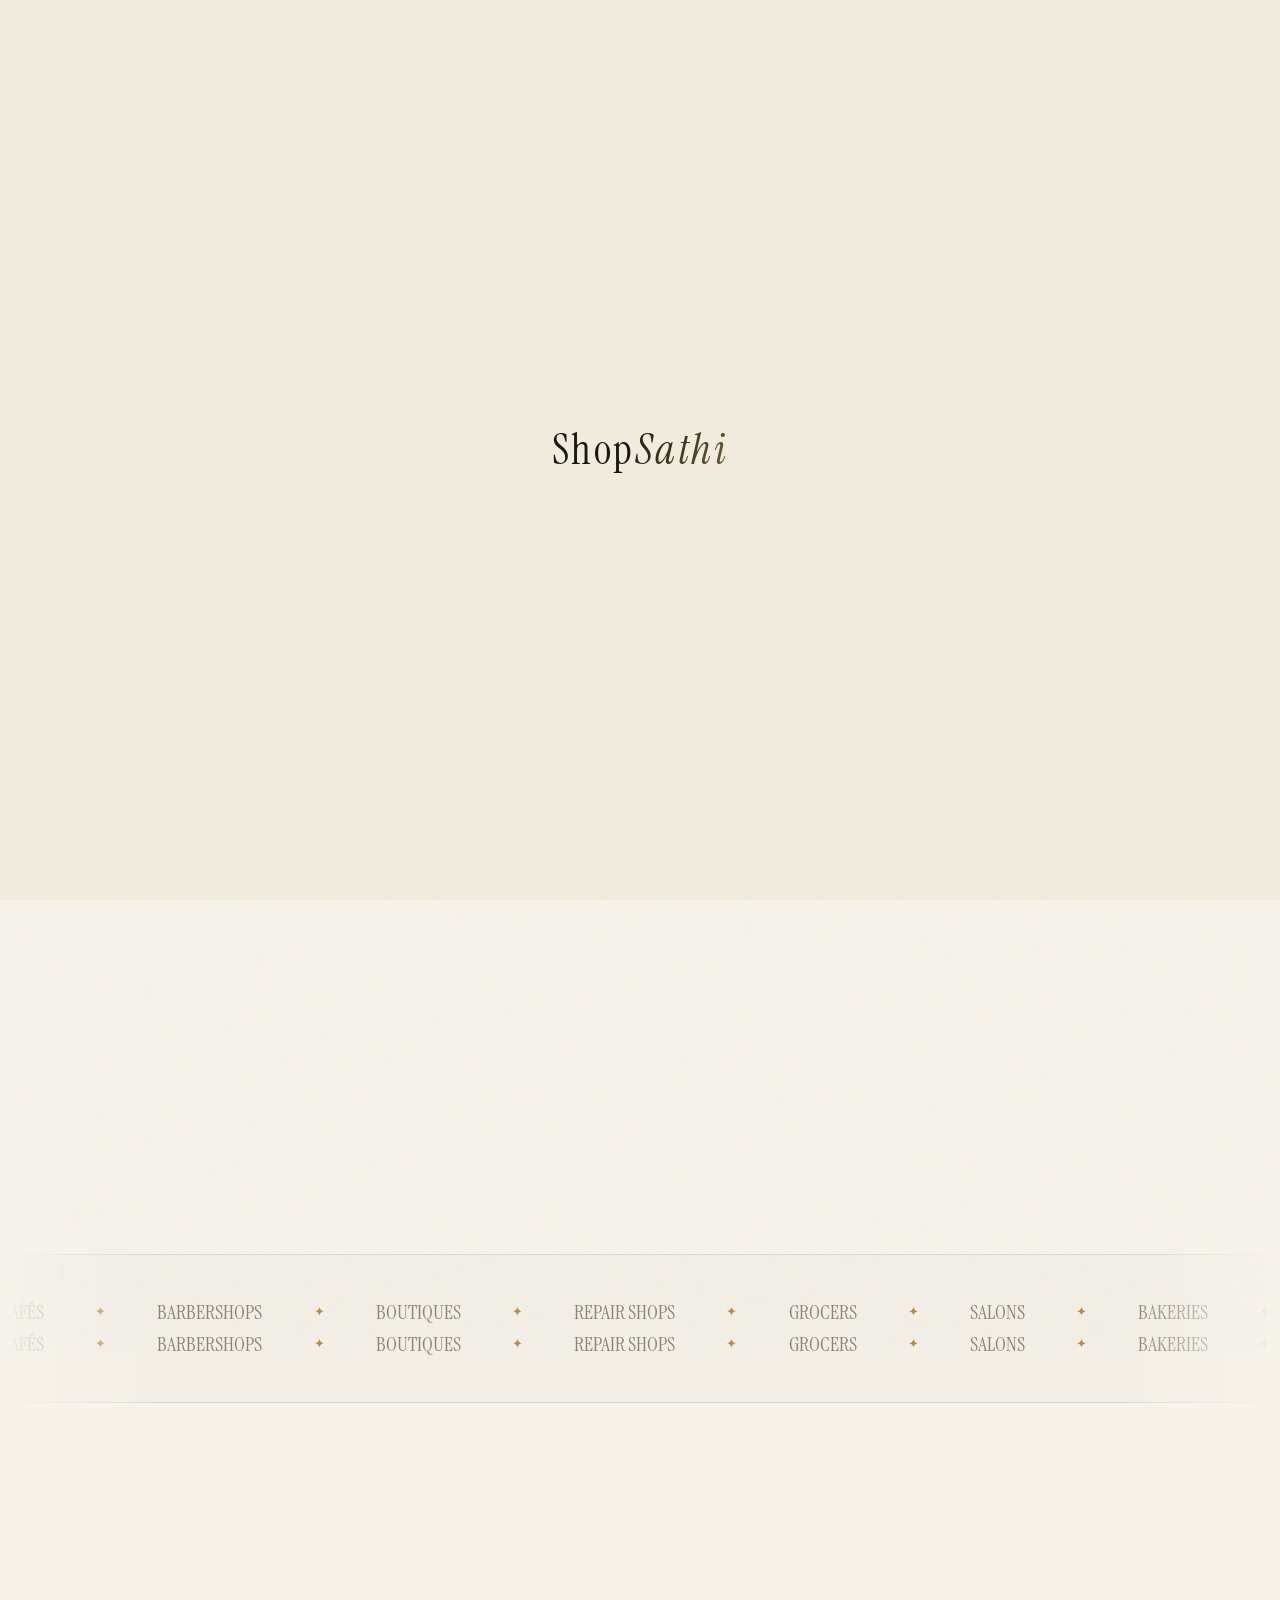
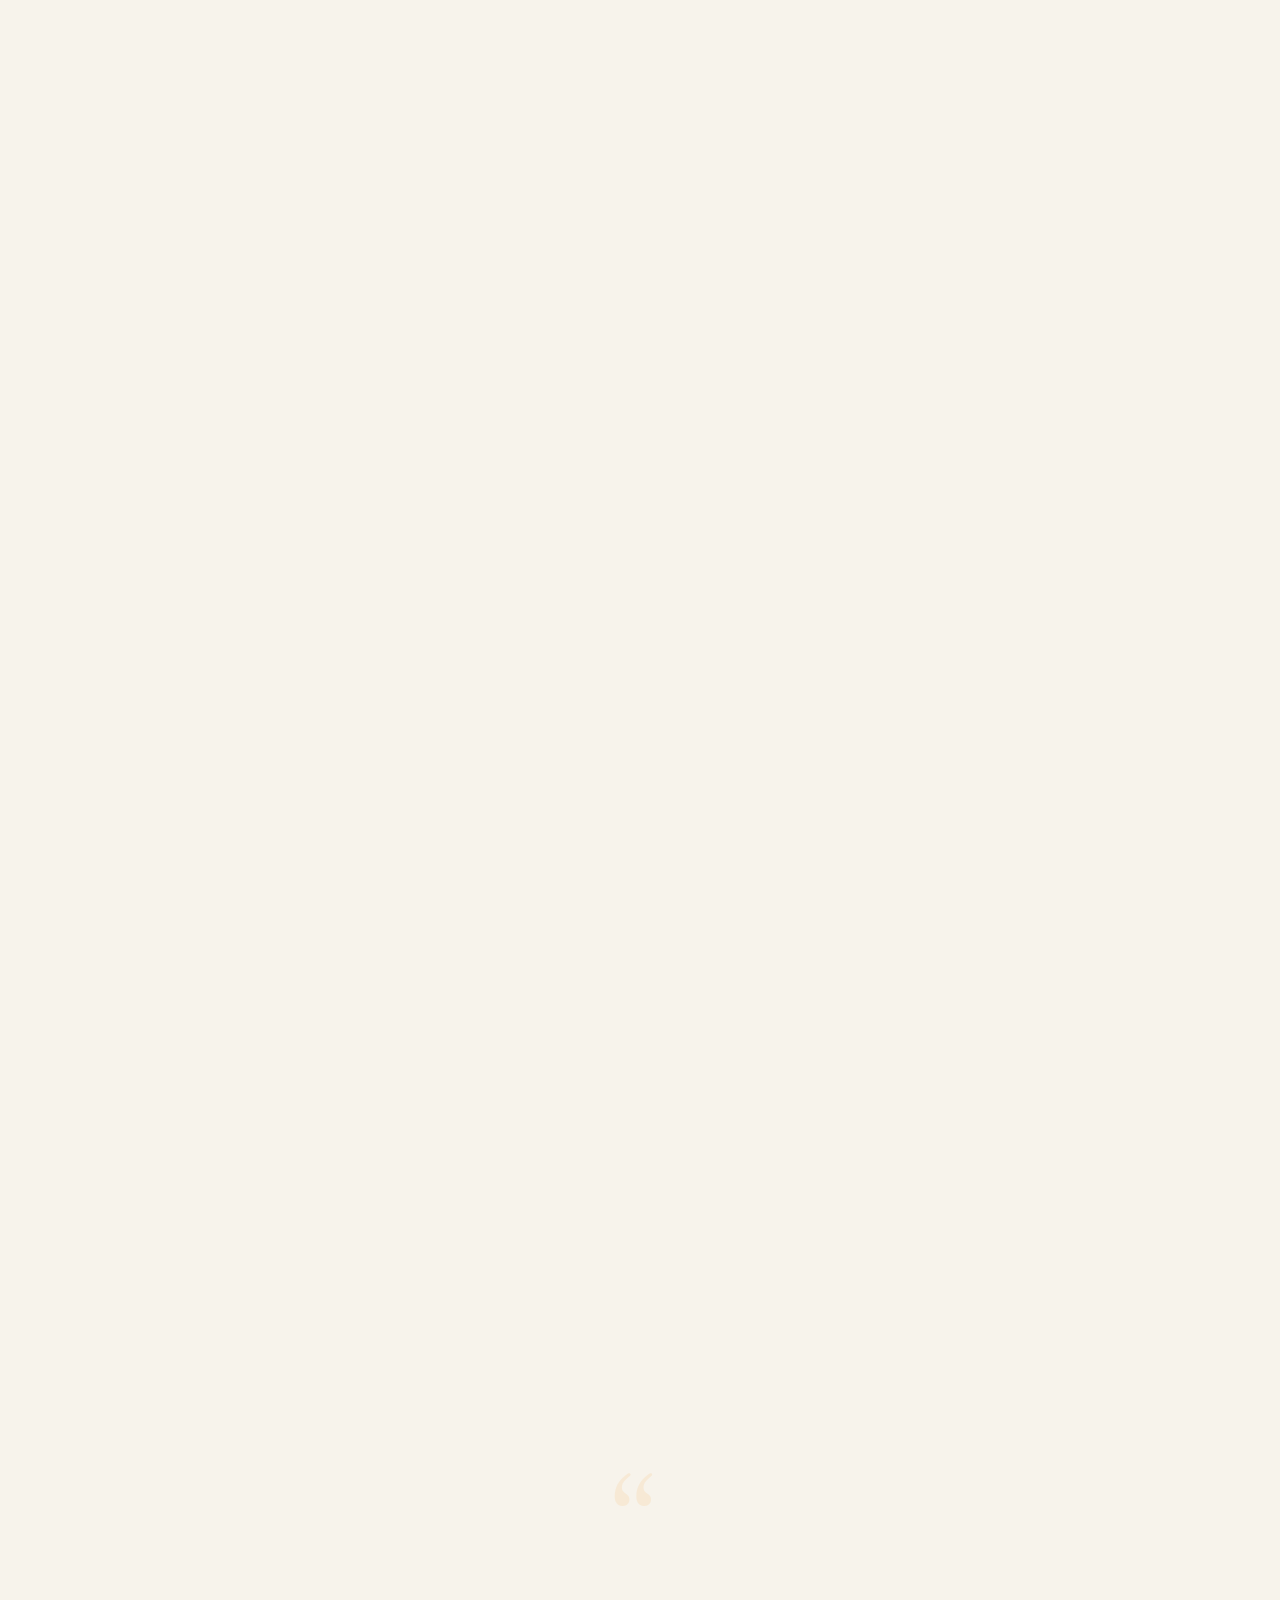
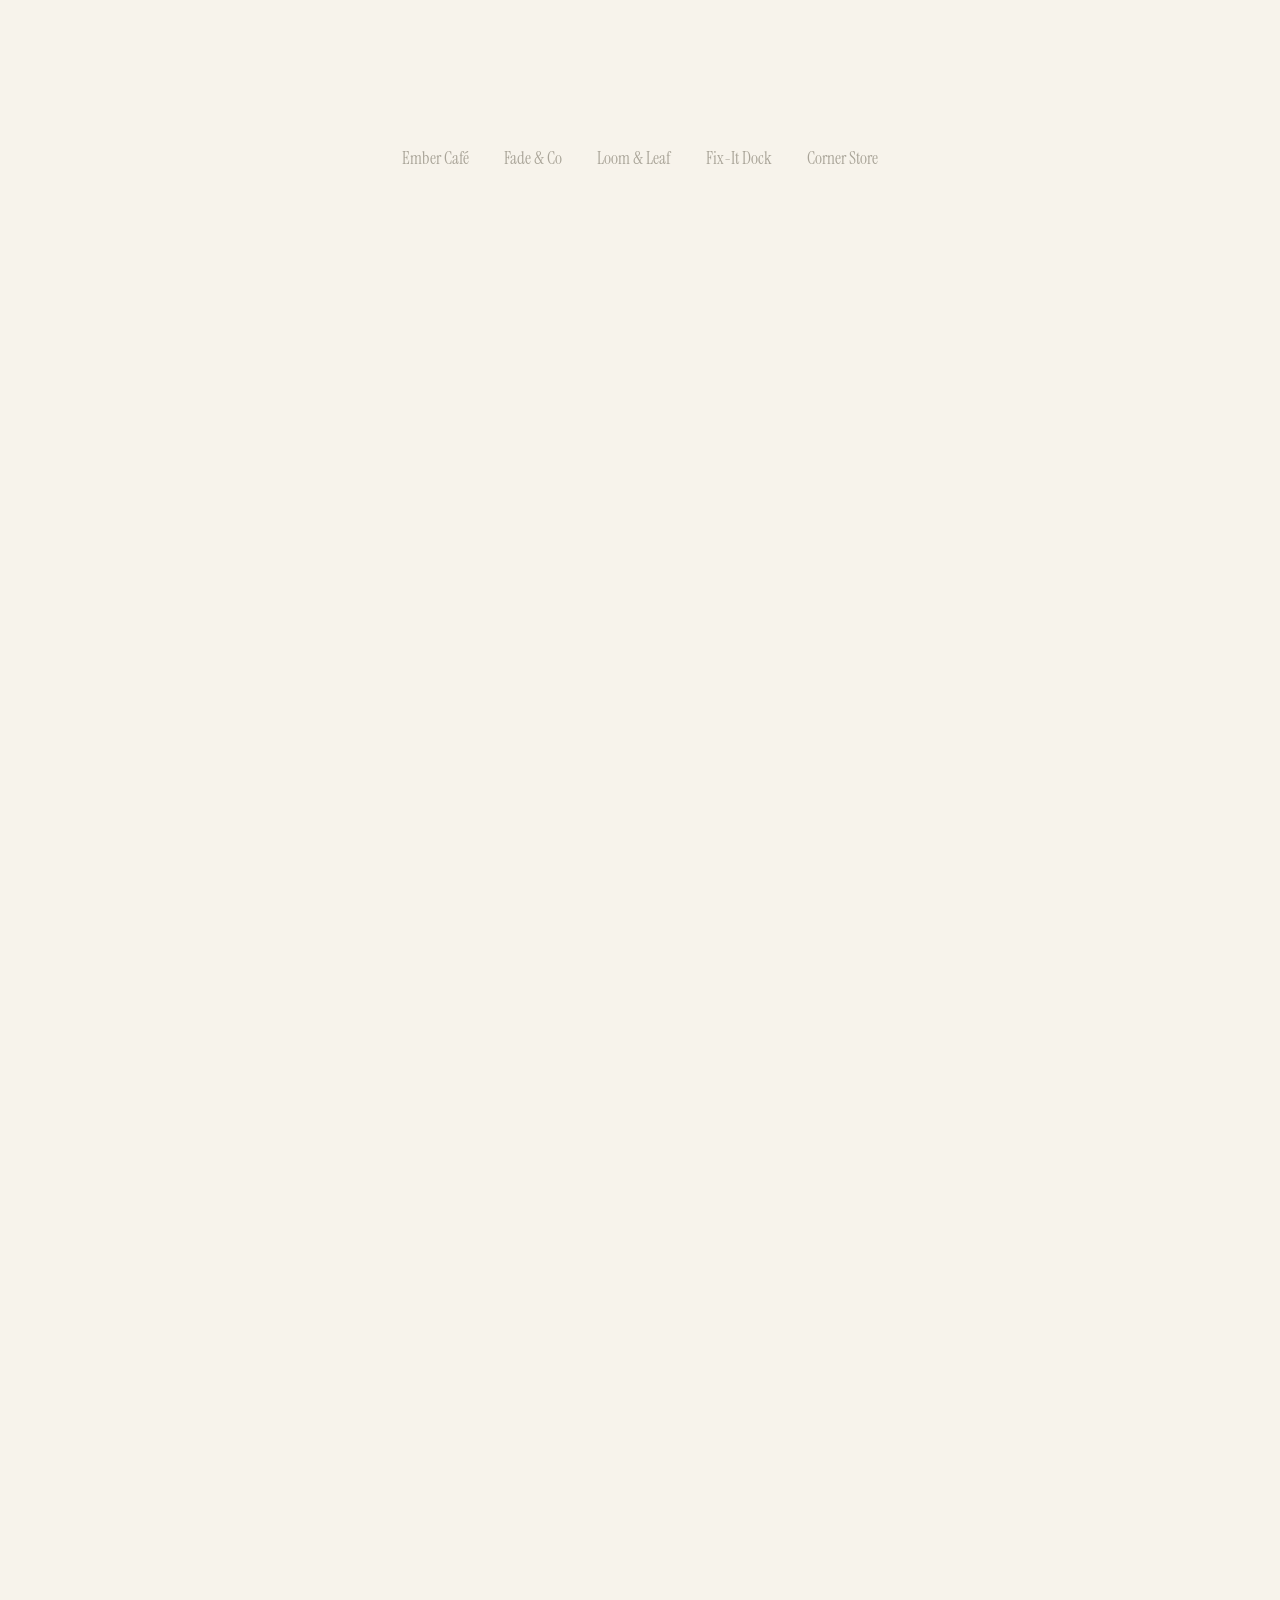
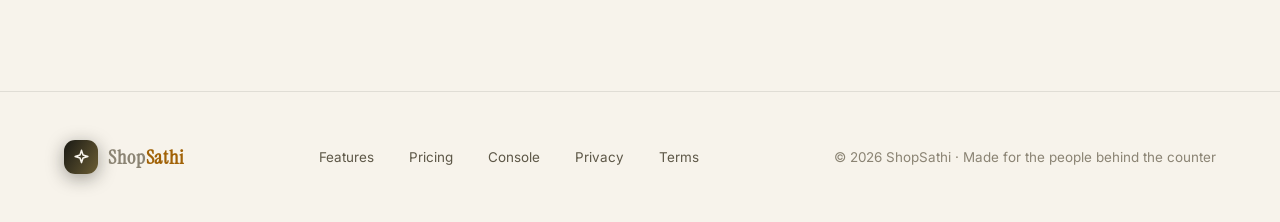
==== commit 7c0e1572: "Transform Lantern demo into ShopSathi production app Rebuild the static demo into a real multi-tenan" ====
--- a/public/index.html
+++ b/public/index.html
@@ -3,11 +3,11 @@
 <head>
 <meta charset="UTF-8">
 <meta name="viewport" content="width=device-width, initial-scale=1.0">
-<title>Lantern — The AI business assistant for local shops</title>
-<meta name="description" content="Lantern answers customers, books appointments, tracks stock and writes marketing for local shops — over WhatsApp, in any language, at any hour.">
+<title>ShopSathi — The AI business assistant for local shops</title>
+<meta name="description" content="ShopSathi answers customers, books appointments, tracks stock and writes marketing for local shops — over WhatsApp, in any language, at any hour.">
 <link rel="preconnect" href="https://fonts.googleapis.com">
 <link rel="preconnect" href="https://fonts.gstatic.com" crossorigin>
-<link href="https://fonts.googleapis.com/css2?family=Fraunces:ital,opsz,wght@0,9..144,400;0,9..144,500;0,9..144,600;1,9..144,400;1,9..144,500&family=Inter:wght@400;500;600;700&display=swap" rel="stylesheet">
+<link href="https://fonts.googleapis.com/css2?family=Instrument+Serif:ital@0;1&family=Inter:wght@400;500;600;700&display=swap" rel="stylesheet">
 <link rel="stylesheet" href="css/base.css">
 <link rel="stylesheet" href="css/layout.css">
 <link rel="stylesheet" href="css/pages/landing.css">
@@ -17,7 +17,7 @@
 <div class="letterbox" id="letterbox" aria-hidden="true">
   <div class="bar top"></div>
   <div class="bar bottom"></div>
-  <div class="brand">Lan<em>tern</em></div>
+  <div class="brand">Shop<em>Sathi</em></div>
 </div>
 <div class="grain" aria-hidden="true"></div>
 <div class="vignette" aria-hidden="true"></div>
@@ -28,75 +28,67 @@
 </div>
 
 <nav class="site-nav" id="siteNav">
+  <div class="nav-links left">
+    <a href="#demo">How it works</a>
+    <a href="#features">Features</a>
+    <a href="#pricing">Pricing</a>
+  </div>
   <a class="brand-lockup" href="#top">
     <span class="mark"><svg viewBox="0 0 24 24" fill="none" stroke="currentColor" stroke-width="2" stroke-linecap="round" stroke-linejoin="round"><path d="M12 3l1.9 5.8L20 10.7l-6.1 1.9L12 18.4l-1.9-5.8L4 10.7l6.1-1.9z"/><path d="M19 15.5v4M17 17.5h4"/></svg></span>
-    <span>Lan<em>tern</em></span>
+    <span>Shop<em>Sathi</em></span>
   </a>
-  <div class="links">
-    <a href="#demo">How it works</a>
-    <a href="#features">Features</a>
+  <div class="nav-links right">
     <a href="#stories">Stories</a>
-    <a href="#pricing">Pricing</a>
-  </div>
-  <div class="spacer"></div>
-  <a class="btn btn-gold" href="app.html">
-    <svg viewBox="0 0 24 24" fill="none" stroke="currentColor" stroke-width="2" stroke-linecap="round" stroke-linejoin="round"><path d="M3 21h18M5 21V7l7-4 7 4v14M9 21v-6h6v6"/></svg>
-    Open console
-  </a>
+    <a class="btn btn-gold" href="app.html">Get started
+      <svg viewBox="0 0 24 24" fill="none" stroke="currentColor" stroke-width="2" stroke-linecap="round" stroke-linejoin="round"><path d="M5 12h14M13 6l6 6-6 6"/></svg>
+    </a>
+  </div>
 </nav>
 
-<header class="hero" id="top">
-  <div class="hero-copy">
-    <span class="live-pill reveal in">
-      <svg viewBox="0 0 24 24" fill="none" stroke="currentColor" stroke-width="2.4" stroke-linecap="round"><path d="M12 2v4M12 18v4M2 12h4M18 12h4M4.9 4.9l2.8 2.8M16.3 16.3l2.8 2.8M4.9 19.1l2.8-2.8M16.3 7.7l2.8-2.8"/></svg>
-      Now in pilot with 30 shops
-    </span>
-    <h1 class="display">The AI that <span class="grad">works the counter</span>, so you can run the shop.</h1>
-    <p class="lede">Lantern answers customers, books appointments, tracks stock, and writes your marketing — over WhatsApp, in any language, at any hour. A full-time digital employee for the shop that can't afford one.</p>
-    <div class="cta-row">
-      <a class="btn btn-gold" href="app.html">
-        <svg viewBox="0 0 24 24" fill="none" stroke="currentColor" stroke-width="2" stroke-linecap="round" stroke-linejoin="round"><path d="M5 12h14M13 6l6 6-6 6"/></svg>
-        See it in the console
-      </a>
-      <a class="btn btn-ghost" href="#demo">
-        <svg viewBox="0 0 24 24" fill="none" stroke="currentColor" stroke-width="2" stroke-linecap="round" stroke-linejoin="round"><circle cx="12" cy="12" r="10"/><path d="M10 8.5l6 3.5-6 3.5z" fill="currentColor" stroke="none"/></svg>
-        Watch the demo
-      </a>
-    </div>
-    <div class="proof-row">
-      <div class="avatars">
-        <span class="g0">P</span><span class="g1">M</span><span class="g3">F</span><span class="g2">D</span><span class="g4">A</span>
-      </div>
-      <span>Trusted by café, barber, boutique &amp; repair-shop owners<br>saving 5+ hours a week on busywork</span>
-    </div>
-  </div>
-
-  <div class="hero-stage">
-    <div class="glow-ring"></div>
-    <div class="phone">
-      <div class="screen">
-        <div class="notch"><i></i></div>
-        <div class="chat-head">
-          <div class="shop-ava">E</div>
-          <div>
-            <div class="nm">Ember Café</div>
-            <div class="st"><span class="pulse-dot"></span> Lantern AI is online</div>
-          </div>
-        </div>
-        <div class="chat-body" id="heroChat"></div>
-        <div class="chat-input">
-          <div class="box">Message Ember Café…</div>
-          <div class="send"><svg viewBox="0 0 24 24" fill="none" stroke="currentColor" stroke-width="2" stroke-linecap="round" stroke-linejoin="round"><path d="M22 2 11 13M22 2l-7 20-4-9-9-4z"/></svg></div>
-        </div>
-      </div>
-    </div>
-  </div>
-
-  <div class="scroll-cue">
-    <span>Scroll</span>
-    <div class="line"></div>
+<header class="hero hero-centered" id="top">
+  <span class="live-pill reveal in">
+    <svg viewBox="0 0 24 24" fill="none" stroke="currentColor" stroke-width="2.4" stroke-linecap="round"><path d="M12 2v4M12 18v4M2 12h4M18 12h4M4.9 4.9l2.8 2.8M16.3 16.3l2.8 2.8M4.9 19.1l2.8-2.8M16.3 7.7l2.8-2.8"/></svg>
+    Now in pilot with 30 shops
+  </span>
+  <h1 class="display">The AI that <span class="grad">works the counter</span>, so you can run the shop.</h1>
+  <p class="lede">ShopSathi answers customers, books appointments, tracks stock, and writes your marketing — over WhatsApp, in any language, at any hour. A full-time digital employee for the shop that can't afford one.</p>
+  <div class="cta-row">
+    <a class="btn btn-gold" href="app.html">
+      Get started for free
+      <svg viewBox="0 0 24 24" fill="none" stroke="currentColor" stroke-width="2" stroke-linecap="round" stroke-linejoin="round"><path d="M5 12h14M13 6l6 6-6 6"/></svg>
+    </a>
+    <a class="btn btn-ghost" href="#demo">
+      <svg viewBox="0 0 24 24" fill="none" stroke="currentColor" stroke-width="2" stroke-linecap="round" stroke-linejoin="round"><circle cx="12" cy="12" r="10"/><path d="M10 8.5l6 3.5-6 3.5z" fill="currentColor" stroke="none"/></svg>
+      Watch the demo
+    </a>
+  </div>
+  <div class="portrait-arc" aria-hidden="true">
+    <div class="p-card c1"><span class="p-initial">P</span><span class="p-name">Priya · Café</span></div>
+    <div class="p-card c2"><span class="p-initial">M</span><span class="p-name">Marcus · Barber</span></div>
+    <div class="p-card c3"><span class="p-initial">F</span><span class="p-name">Fatima · Boutique</span></div>
+    <div class="p-card c4"><span class="p-initial">D</span><span class="p-name">Diego · Repairs</span></div>
+    <div class="p-card c5"><span class="p-initial">R</span><span class="p-name">Ritu · Bakery</span></div>
+    <div class="p-card c6"><span class="p-initial">A</span><span class="p-name">Anil · Grocer</span></div>
   </div>
 </header>
+
+<section class="col-strip">
+  <article class="col reveal">
+    <span class="c-ico"><svg viewBox="0 0 24 24" fill="none" stroke="currentColor" stroke-width="2" stroke-linecap="round" stroke-linejoin="round"><path d="M21 15a2 2 0 0 1-2 2H7l-4 4V5a2 2 0 0 1 2-2h14a2 2 0 0 1 2 2z"/></svg></span>
+    <h3>Answers customers, 24/7</h3>
+    <p>Hours, prices, stock and directions — answered instantly on WhatsApp, in the customer's own language, even while you sleep.</p>
+  </article>
+  <article class="col reveal" style="--d:.08s">
+    <span class="c-ico teal"><svg viewBox="0 0 24 24" fill="none" stroke="currentColor" stroke-width="2" stroke-linecap="round" stroke-linejoin="round"><rect x="3" y="4" width="18" height="18" rx="2"/><path d="M16 2v4M8 2v4M3 10h18"/></svg></span>
+    <h3>Bookings that don't ghost</h3>
+    <p>Appointments taken, reminders sent, no-shows rebooked — so your chairs and tables stay full, not your voicemail.</p>
+  </article>
+  <article class="col reveal" style="--d:.16s">
+    <span class="c-ico violet"><svg viewBox="0 0 24 24" fill="none" stroke="currentColor" stroke-width="2" stroke-linecap="round" stroke-linejoin="round"><path d="M3 3v18h18"/><path d="m19 9-5 5-4-4-3 3"/></svg></span>
+    <h3>Insights in plain language</h3>
+    <p>Every morning: "Your best day was Saturday; iced coffee outsold everything 3-to-1." No spreadsheets, no dashboards to learn.</p>
+  </article>
+</section>
 
 <div class="ticker marquee" aria-hidden="true">
   <div class="track">
@@ -110,21 +102,21 @@
 <section class="section demo-stage" id="demo">
   <div class="section-head reveal">
     <span class="eyebrow">How it works</span>
-    <h2 class="display">A customer walks in. <em>Lantern's already talking to them.</em></h2>
+    <h2 class="display">A customer walks in. <em>ShopSathi's already talking to them.</em></h2>
     <p>Watch a real exchange on the shop's WhatsApp — the assistant answers, books, and only hands over when a human touch matters.</p>
   </div>
 
   <div class="demo-window card hairline reveal">
     <div class="win-bar">
       <i></i><i></i><i></i>
-      <span class="title">Ember Café · WhatsApp Business · Lantern AI</span>
+      <span class="title">Ember Café · WhatsApp Business · ShopSathi AI</span>
     </div>
     <div class="win-body">
       <div class="conv-list" id="demoConvList"></div>
       <div class="conv-thread">
         <div class="thread-body" id="demoThread"></div>
         <div class="thread-input">
-          <input class="input" placeholder="Reply as Lantern… (demo)">
+          <input class="input" placeholder="Reply as ShopSathi… (demo)">
           <button class="send-btn" aria-label="Send"><svg viewBox="0 0 24 24" fill="none" stroke="currentColor" stroke-width="2" stroke-linecap="round" stroke-linejoin="round"><path d="M22 2 11 13M22 2l-7 20-4-9-9-4z"/></svg></button>
         </div>
       </div>
@@ -132,7 +124,7 @@
   </div>
 
   <div class="demo-captions">
-    <div class="cap reveal"><span class="num">01</span><p>Ritu writes in Hinglish during the lunch rush. Lantern understands the language — and the context.</p></div>
+    <div class="cap reveal"><span class="num">01</span><p>Ritu writes in Hinglish during the lunch rush. ShopSathi understands the language — and the context.</p></div>
     <div class="cap reveal" style="--d:.12s"><span class="num">02</span><p>The assistant confirms the order, takes payment details, and writes it to your inventory in one breath.</p></div>
     <div class="cap reveal" style="--d:.24s"><span class="num">03</span><p>Only the tricky request — a refund — gets escalated to your phone, with the full thread attached.</p></div>
   </div>
@@ -140,40 +132,35 @@
 
 <section class="section" id="features">
   <div class="section-head reveal">
-    <span class="eyebrow">What it does</span>
-    <h2 class="display">Everything admin. <em>Nothing busywork.</em></h2>
-    <p>Six tools, one conversation. No dashboards to learn, no manuals — you just talk to it.</p>
-  </div>
-  <div class="feature-grid">
-    <article class="card feature-card reveal">
-      <div class="f-icon"><svg viewBox="0 0 24 24" fill="none" stroke="currentColor" stroke-width="2" stroke-linecap="round" stroke-linejoin="round"><path d="M21 15a2 2 0 0 1-2 2H7l-4 4V5a2 2 0 0 1 2-2h14a2 2 0 0 1 2 2z"/></svg></div>
-      <h3>Answers customers, 24/7</h3>
-      <p>Hours, prices, stock, directions — answered instantly on WhatsApp, Instagram DM, SMS or your web widget, in the customer's own language.</p>
-    </article>
-    <article class="card feature-card reveal" style="--d:.08s">
-      <div class="f-icon teal"><svg viewBox="0 0 24 24" fill="none" stroke="currentColor" stroke-width="2" stroke-linecap="round" stroke-linejoin="round"><rect x="3" y="4" width="18" height="18" rx="2"/><path d="M16 2v4M8 2v4M3 10h18"/></svg></div>
-      <h3>Bookings that don't ghost</h3>
-      <p>Takes appointments, sends reminders, catches no-shows and rebooks them — so Marcus stops chasing empty chairs.</p>
-    </article>
-    <article class="card feature-card reveal" style="--d:.16s">
-      <div class="f-icon violet"><svg viewBox="0 0 24 24" fill="none" stroke="currentColor" stroke-width="2" stroke-linecap="round" stroke-linejoin="round"><path d="M21 8a2 2 0 0 0-1-1.73l-7-4a2 2 0 0 0-2 0l-7 4A2 2 0 0 0 3 8v8a2 2 0 0 0 1 1.73l7 4a2 2 0 0 0 2 0l7-4A2 2 0 0 0 21 16z"/><path d="m3.3 7 8.7 5 8.7-5M12 22V12"/></svg></div>
-      <h3>Inventory that talks back</h3>
-      <p>"Sold 3 red shirts, size M." That's the whole update. Lantern tracks stock, flags low levels, and tells you what's flying.</p>
-    </article>
-    <article class="card feature-card reveal">
-      <div class="f-icon"><svg viewBox="0 0 24 24" fill="none" stroke="currentColor" stroke-width="2" stroke-linecap="round" stroke-linejoin="round"><path d="M3 3v18h18"/><path d="m19 9-5 5-4-4-3 3"/></svg></div>
-      <h3>Insights in plain language</h3>
-      <p>No spreadsheets. Every morning: "Your best day was Saturday; iced coffee outsold everything 3-to-1."</p>
-    </article>
-    <article class="card feature-card reveal" style="--d:.08s">
-      <div class="f-icon teal"><svg viewBox="0 0 24 24" fill="none" stroke="currentColor" stroke-width="2" stroke-linecap="round" stroke-linejoin="round"><path d="m12 3 1.9 5.8L20 10.7l-6.1 1.9L12 18.4l-1.9-5.8L4 10.7l6.1-1.9z"/><path d="M19 15.5v4M17 17.5h4"/></svg></div>
-      <h3>Marketing drafts itself</h3>
-      <p>Captions, WhatsApp broadcasts, promos for slow Tuesdays — drafted, ready for your one-tap approval. Never sent without you.</p>
-    </article>
-    <article class="card feature-card reveal" style="--d:.16s">
-      <div class="f-icon violet"><svg viewBox="0 0 24 24" fill="none" stroke="currentColor" stroke-width="2" stroke-linecap="round" stroke-linejoin="round"><circle cx="12" cy="12" r="10"/><path d="M2 12h20M12 2a15.3 15.3 0 0 1 4 10 15.3 15.3 0 0 1-4 10 15.3 15.3 0 0 1-4-10 15.3 15.3 0 0 1 4-10z"/></svg></div>
-      <h3>Multilingual by default</h3>
-      <p>Hinglish, Tamil, Spanish, Arabic — your customers write in their language, Lantern answers in it. It's core, not a feature.</p>
+    <span class="eyebrow">Everything it does</span>
+    <h2 class="display">Everything your shop needs <em>to work smarter</em></h2>
+    <p>From answering to inventory to marketing — one assistant keeps your shop connected, organised, and moving forward. Together.</p>
+  </div>
+  <div class="feature-grid-2x2">
+    <article class="fg-card fg-img reveal">
+      <div class="fg-inner">
+        <h3>Multilingual by default</h3>
+        <p>Hinglish, Tamil, Spanish, Arabic — your customers write in their language, ShopSathi answers in it. It's core, not a feature.</p>
+      </div>
+    </article>
+    <article class="fg-card fg-cream reveal" style="--d:.08s">
+      <div class="fg-inner">
+        <h3>Marketing drafts itself</h3>
+        <p>Captions, WhatsApp broadcasts, promos for slow Tuesdays — drafted and ready for your one-tap approval. Never sent without you.</p>
+      </div>
+    </article>
+    <article class="fg-card fg-taupe reveal">
+      <div class="fg-inner">
+        <h3>Inventory that talks back</h3>
+        <p>"Sold 3 red shirts, size M." That's the whole update. Stock tracked, low levels flagged, flying items called out.</p>
+      </div>
+    </article>
+    <article class="fg-card fg-olive reveal" style="--d:.08s">
+      <div class="fg-inner">
+        <h3>Human handover, on purpose</h3>
+        <p>The assistant handles what it's sure about — and hands the tricky stuff to you, with the full thread attached.</p>
+      </div>
+      <span class="fg-ava">P</span>
     </article>
   </div>
 </section>
@@ -190,7 +177,7 @@
         <span class="p-ava g0">P</span>
         <div><div class="p-name">Priya</div><div class="p-shop">Ember Café · 2-person team</div></div>
       </div>
-      <p class="p-quote">"I used to lose orders in the lunch rush. Now Lantern takes them while I pour coffee. It's like hiring someone for ₹12,000."</p>
+      <p class="p-quote">"I used to lose orders in the lunch rush. Now ShopSathi takes them while I pour coffee. It's like hiring someone for ₹12,000."</p>
       <div class="p-stat"><svg viewBox="0 0 24 24" fill="none" stroke="currentColor" stroke-width="2.4" stroke-linecap="round" stroke-linejoin="round"><path d="M20 6 9 17l-5-5"/></svg> 6 hrs saved a week</div>
     </article>
     <article class="card persona-card reveal" style="--d:.08s">
@@ -214,7 +201,7 @@
         <span class="p-ava g2">D</span>
         <div><div class="p-name">Diego</div><div class="p-shop">Fix-It Dock · repair shop</div></div>
       </div>
-      <p class="p-quote">"Customers used to call all day asking 'is it ready?' Now Lantern tells them the status. I just fix phones."</p>
+      <p class="p-quote">"Customers used to call all day asking 'is it ready?' Now ShopSathi tells them the status. I just fix phones."</p>
       <div class="p-stat"><svg viewBox="0 0 24 24" fill="none" stroke="currentColor" stroke-width="2.4" stroke-linecap="round" stroke-linejoin="round"><path d="M20 6 9 17l-5-5"/></svg> 40 calls a day avoided</div>
     </article>
   </div>
@@ -228,7 +215,7 @@
 </div>
 
 <div class="quote-band">
-  <blockquote class="display reveal">"My customers think I hired a second person. I just switched on Lantern."</blockquote>
+  <blockquote class="display reveal">"My customers think I hired a second person. I just switched on ShopSathi."</blockquote>
   <div class="who reveal"><b>Priya Sharma</b> · Ember Café, Pune</div>
   <div class="logo-row reveal">
     <span>Ember Café</span><span>Fade &amp; Co</span><span>Loom &amp; Leaf</span><span>Fix-It Dock</span><span>Corner Store</span>
@@ -239,7 +226,7 @@
   <div class="section-head reveal">
     <span class="eyebrow">Pricing</span>
     <h2 class="display">Less than a part-time hire. <em>More than a chatbot.</em></h2>
-    <p>Start free. Pay only when Lantern is actually saving you hours.</p>
+    <p>Start free. Pay only when ShopSathi is actually saving you hours.</p>
   </div>
   <div class="price-grid">
     <article class="card price-card reveal">
@@ -285,7 +272,7 @@
     <div class="blob blob-1" style="top:-10vw;left:30vw;opacity:.5"></div>
   </div>
   <span class="eyebrow reveal" style="justify-content:center">Your first reply is minutes away</span>
-  <h2 class="display big reveal">Bring a lantern <em>behind your counter.</em></h2>
+  <h2 class="display big reveal">Bring <em>ShopSathi</em> behind your counter.</h2>
   <p class="reveal">Set up in 10 minutes. No manuals, no training, no IT. If it doesn't save you time in the first month, we'll make it right.</p>
   <form class="cta-form reveal" onsubmit="event.preventDefault(); location.href='app.html';">
     <input class="input" type="tel" placeholder="+91 · your WhatsApp number" aria-label="WhatsApp number">
@@ -299,7 +286,7 @@
 <footer class="site-footer">
   <a class="brand-lockup" href="#top">
     <span class="mark"><svg viewBox="0 0 24 24" fill="none" stroke="currentColor" stroke-width="2" stroke-linecap="round" stroke-linejoin="round"><path d="M12 3l1.9 5.8L20 10.7l-6.1 1.9L12 18.4l-1.9-5.8L4 10.7l6.1-1.9z"/></svg></span>
-    <span>Lan<em>tern</em></span>
+    <span>Shop<em>Sathi</em></span>
   </a>
   <div class="cols">
     <a href="#features">Features</a>
@@ -307,8 +294,7 @@
     <a href="app.html">Console</a>
     <a href="#">Privacy</a>
     <a href="#">Terms</a>
-  </div>
-  <span>© 2026 Lantern · Made for the people behind the counter</span>
+  </div>    <span>© 2026 ShopSathi · Made for the people behind the counter</span>
 </footer>
 
 <script type="module" src="js/main.js"></script>
--- a/public/css/base.css
+++ b/public/css/base.css
@@ -1,21 +1,23 @@
 /* ============================================================
-   Lantern — base.css  (tokens, effects, shared components)
+   ShopSathi — base.css (tokens, effects, shared components)
+   Cream editorial theme — light bg, ink text, black pills.
    ============================================================ */
 :root {
-  --bg: #07070b; --bg-2: #0b0b13; --bg-3: #10101a;
-  --surface: rgba(255,255,255,.04); --surface-2: rgba(255,255,255,.065);
-  --surface-3: rgba(255,255,255,.09);
-  --border: rgba(255,255,255,.09); --border-strong: rgba(255,255,255,.16);
-  --text: #f5f0e6; --text-dim: #b3ab9d; --text-faint: #716b60;
-  --amber: #f6b352; --amber-2: #ff8a3d; --rose: #e2557a;
-  --teal: #3fd8c0; --violet: #8b5cf6; --green: #58d68d;
-  --gold-grad: linear-gradient(120deg,#f7c96b 0%,#ff9a44 48%,#e2557a 100%);
-  --danger: #ff6b6b;
+  --bg: #F7F3EB; --bg-2: #F1EBDE; --bg-3: #EAE2D1;
+  --surface: rgba(0,0,0,.03); --surface-2: rgba(0,0,0,.055);
+  --surface-3: rgba(0,0,0,.08);
+  --border: rgba(0,0,0,.09); --border-strong: rgba(0,0,0,.17);
+  --text: #191914; --text-dim: #5d5747; --text-faint: #8b8474;
+  --amber: #a16207; --amber-2: #c2410c; --rose: #d23d63;
+  --teal: #0d9488; --violet: #6d4fd1; --green: #15803d;
+  --ink-grad: linear-gradient(120deg,#191914 0%,#4a4437 100%);
+  --gold-grad: linear-gradient(120deg,#191914 0%,#6b5d34 100%);
+  --danger: #dc2626;
   --radius: 16px; --radius-sm: 10px; --radius-lg: 24px;
-  --font-display: "Fraunces","Georgia",serif;
+  --font-display: "Instrument Serif","Georgia",serif;
   --font-body: "Inter",ui-sans-serif,system-ui,sans-serif;
-  --shadow-card: 0 10px 40px rgba(0,0,0,.45);
-  --shadow-pop: 0 24px 80px rgba(0,0,0,.6);
+  --shadow-card: 0 10px 40px rgba(0,0,0,.08);
+  --shadow-pop: 0 24px 80px rgba(0,0,0,.18);
   --ease-cine: cubic-bezier(.22,1,.36,1);
   --sidebar-w: 264px; --topbar-h: 68px;
 }
@@ -30,38 +32,38 @@
 input,select,textarea { font-family: inherit; font-size: 1rem; color: var(--text);
   background: transparent; border: none; outline: none; }
 ul,ol { list-style: none; }
-::selection { background: rgba(246,179,82,.35); color: #fff; }
+::selection { background: rgba(161,98,7,.28); color: #191914; }
 ::-webkit-scrollbar { width: 10px; height: 10px; }
 ::-webkit-scrollbar-track { background: transparent; }
-::-webkit-scrollbar-thumb { background: rgba(255,255,255,.12); border-radius: 99px;
+::-webkit-scrollbar-thumb { background: rgba(0,0,0,.18); border-radius: 99px;
   border: 2px solid transparent; background-clip: content-box; }
-::-webkit-scrollbar-thumb:hover { background: rgba(255,255,255,.2); background-clip: content-box; }
+::-webkit-scrollbar-thumb:hover { background: rgba(0,0,0,.28); background-clip: content-box; }
 
 /* ---------- Film grain ---------- */
 .grain { position: fixed; inset: -50%; width: 200%; height: 200%; pointer-events: none;
-  z-index: 2000; opacity: .05; mix-blend-mode: overlay;
+  z-index: 2000; opacity: .035; mix-blend-mode: multiply;
   background-image: url("data:image/svg+xml,%3Csvg viewBox='0 0 200 200' xmlns='http://www.w3.org/2000/svg'%3E%3Cfilter id='n'%3E%3CfeTurbulence type='fractalNoise' baseFrequency='0.72' numOctaves='4' stitchTiles='stitch'/%3E%3C/filter%3E%3Crect width='100%25' height='100%25' filter='url(%23n)'/%3E%3C/svg%3E");
   animation: grain-shift .9s steps(4) infinite; }
 @keyframes grain-shift { 0% { transform: translate(0,0); } 25% { transform: translate(-2%,3%); }
   50% { transform: translate(3%,-2%); } 75% { transform: translate(-3%,-3%); }
   100% { transform: translate(2%,2%); } }
 
-/* ---------- Vignette ---------- */
+/* ---------- Vignette (very subtle on light) ---------- */
 .vignette { position: fixed; inset: 0; pointer-events: none; z-index: 1999;
-  background: radial-gradient(ellipse at center, transparent 52%, rgba(0,0,0,.55) 100%); }
-
-/* ---------- Aurora backdrop ---------- */
+  background: radial-gradient(ellipse at center, transparent 62%, rgba(0,0,0,.10) 100%); }
+
+/* ---------- Aurora backdrop (soft pastels) ---------- */
 .aurora { position: fixed; inset: 0; z-index: -1; overflow: hidden; pointer-events: none; }
-.aurora .blob { position: absolute; border-radius: 50%; filter: blur(110px); opacity: .34;
+.aurora .blob { position: absolute; border-radius: 50%; filter: blur(110px); opacity: .5;
   will-change: transform; }
 .aurora .blob-1 { width: 60vw; height: 60vw; top: -24vw; left: -12vw;
-  background: radial-gradient(circle, rgba(255,138,61,.5), transparent 65%);
+  background: radial-gradient(circle, rgba(255,167,94,.5), transparent 65%);
   animation: drift-1 26s var(--ease-cine) infinite alternate; }
 .aurora .blob-2 { width: 52vw; height: 52vw; top: 8vh; right: -18vw;
-  background: radial-gradient(circle, rgba(139,92,246,.42), transparent 65%);
+  background: radial-gradient(circle, rgba(157,139,221,.4), transparent 65%);
   animation: drift-2 32s var(--ease-cine) infinite alternate; }
 .aurora .blob-3 { width: 44vw; height: 44vw; bottom: -18vw; left: 22vw;
-  background: radial-gradient(circle, rgba(63,216,192,.3), transparent 65%);
+  background: radial-gradient(circle, rgba(104,199,183,.38), transparent 65%);
   animation: drift-3 38s var(--ease-cine) infinite alternate; }
 @keyframes drift-1 { to { transform: translate(14vw,10vh) scale(1.15); } }
 @keyframes drift-2 { to { transform: translate(-12vw,16vh) scale(.9); } }
@@ -70,7 +72,7 @@
 /* ---------- Letterbox intro ---------- */
 .letterbox { position: fixed; inset: 0; z-index: 3000; pointer-events: none;
   display: flex; align-items: center; justify-content: center; }
-.letterbox .bar { position: absolute; left: 0; right: 0; height: 50.5vh; background: #050508;
+.letterbox .bar { position: absolute; left: 0; right: 0; height: 50.5vh; background: #F1EBDE;
   transition: transform 1.4s var(--ease-cine) .35s; }
 .letterbox .bar.top { top: 0; } .letterbox .bar.bottom { bottom: 0; }
 .letterbox .brand { position: relative; z-index: 1; font-family: var(--font-display);
@@ -84,12 +86,12 @@
 body.curtain-open .letterbox .brand { opacity: 0; transition: opacity .3s; }
 
 /* ---------- Typography ---------- */
-.display { font-family: var(--font-display); font-weight: 500; line-height: 1.04; letter-spacing: -.015em; }
-.display em { font-style: italic; background: var(--gold-grad);
+.display { font-family: var(--font-display); font-weight: 400; line-height: 1.04; letter-spacing: -.01em; }
+.display em { font-style: italic; background: var(--ink-grad);
   -webkit-background-clip: text; background-clip: text; color: transparent; padding-right: .06em; }
 .eyebrow { display: inline-flex; align-items: center; gap: .55rem; font-size: .76rem;
   font-weight: 600; letter-spacing: .22em; text-transform: uppercase; color: var(--amber); }
-.eyebrow::before { content: ""; width: 26px; height: 1px; background: var(--gold-grad); }
+.eyebrow::before { content: ""; width: 26px; height: 1px; background: var(--ink-grad); }
 
 /* ---------- Buttons ---------- */
 .btn { display: inline-flex; align-items: center; justify-content: center; gap: .5rem;
@@ -98,20 +100,20 @@
   background .25s, border-color .25s, color .25s; white-space: nowrap; position: relative; overflow: hidden; }
 .btn svg { width: 17px; height: 17px; flex: none; }
 .btn:active { transform: scale(.97); }
-.btn-gold { background: var(--gold-grad); color: #1a1004;
-  box-shadow: 0 6px 28px rgba(255,138,61,.35), inset 0 1px 0 rgba(255,255,255,.35); }
+.btn-gold { background: #191914; color: #F7F3EB;
+  box-shadow: 0 6px 24px rgba(25,25,20,.22), inset 0 1px 0 rgba(255,255,255,.14); }
 .btn-gold:hover { transform: translateY(-2px);
-  box-shadow: 0 12px 44px rgba(255,138,61,.5), inset 0 1px 0 rgba(255,255,255,.35); }
+  box-shadow: 0 12px 40px rgba(25,25,20,.3), inset 0 1px 0 rgba(255,255,255,.14); }
 .btn-gold::after { content: ""; position: absolute; top: 0; left: -80%; width: 60%; height: 100%;
-  background: linear-gradient(105deg, transparent, rgba(255,255,255,.55), transparent);
+  background: linear-gradient(105deg, transparent, rgba(255,255,255,.25), transparent);
   transform: skewX(-20deg); transition: left .6s var(--ease-cine); }
 .btn-gold:hover::after { left: 130%; }
-.btn-ghost { background: var(--surface); border: 1px solid var(--border); color: var(--text); backdrop-filter: blur(12px); }
-.btn-ghost:hover { border-color: var(--border-strong); background: var(--surface-2); transform: translateY(-2px); }
-.btn-soft { background: rgba(246,179,82,.12); border: 1px solid rgba(246,179,82,.3); color: var(--amber); }
-.btn-soft:hover { background: rgba(246,179,82,.2); }
-.btn-danger-soft { background: rgba(255,107,107,.1); border: 1px solid rgba(255,107,107,.3); color: var(--danger); }
-.btn-danger-soft:hover { background: rgba(255,107,107,.18); }
+.btn-ghost { background: #fff; border: 1px solid rgba(0,0,0,.14); color: var(--text); }
+.btn-ghost:hover { border-color: rgba(0,0,0,.3); background: #fbf8f1; transform: translateY(-2px); }
+.btn-soft { background: rgba(161,98,7,.1); border: 1px solid rgba(161,98,7,.3); color: var(--amber); }
+.btn-soft:hover { background: rgba(161,98,7,.16); }
+.btn-danger-soft { background: rgba(220,38,38,.08); border: 1px solid rgba(220,38,38,.3); color: var(--danger); }
+.btn-danger-soft:hover { background: rgba(220,38,38,.14); }
 .btn-icon { width: 40px; height: 40px; padding: 0; border-radius: 12px; background: var(--surface);
   border: 1px solid var(--border); color: var(--text-dim); display: inline-flex; align-items: center;
   justify-content: center; transition: all .2s; }
@@ -119,12 +121,11 @@
 .btn-icon svg { width: 18px; height: 18px; }
 .btn:disabled { opacity: .45; cursor: not-allowed; transform: none !important; }
 
-/* ---------- Glass card ---------- */
-.card { background: linear-gradient(160deg, rgba(255,255,255,.055), rgba(255,255,255,.02));
-  border: 1px solid var(--border); border-radius: var(--radius); backdrop-filter: blur(18px);
-  box-shadow: var(--shadow-card); position: relative; }
+/* ---------- Card ---------- */
+.card { background: rgba(255,255,255,.62); border: 1px solid var(--border);
+  border-radius: var(--radius); box-shadow: var(--shadow-card); position: relative; }
 .card.hairline::before { content: ""; position: absolute; inset: 0; border-radius: inherit; padding: 1px;
-  background: linear-gradient(140deg, rgba(255,255,255,.22), transparent 40%, transparent 70%, rgba(255,138,61,.28));
+  background: linear-gradient(140deg, rgba(0,0,0,.16), transparent 40%, transparent 70%, rgba(161,98,7,.2));
   -webkit-mask: linear-gradient(#000 0 0) content-box, linear-gradient(#000 0 0);
   -webkit-mask-composite: xor; mask-composite: exclude; pointer-events: none; }
 
@@ -133,60 +134,60 @@
   letter-spacing: .09em; text-transform: uppercase; padding: .28rem .7rem; border-radius: 99px;
   border: 1px solid var(--border); background: var(--surface); color: var(--text-dim); white-space: nowrap; }
 .badge-dot { width: 6px; height: 6px; border-radius: 50%; background: currentColor; box-shadow: 0 0 8px currentColor; }
-.badge.gold { color: var(--amber); border-color: rgba(246,179,82,.35); background: rgba(246,179,82,.1); }
-.badge.teal { color: var(--teal); border-color: rgba(63,216,192,.35); background: rgba(63,216,192,.08); }
-.badge.rose { color: var(--rose); border-color: rgba(226,85,122,.4); background: rgba(226,85,122,.1); }
-.badge.violet { color: #b49cff; border-color: rgba(139,92,246,.4); background: rgba(139,92,246,.1); }
-.badge.green { color: var(--green); border-color: rgba(88,214,141,.35); background: rgba(88,214,141,.08); }
-.badge.danger { color: var(--danger); border-color: rgba(255,107,107,.4); background: rgba(255,107,107,.1); }
+.badge.gold { color: var(--amber); border-color: rgba(161,98,7,.35); background: rgba(161,98,7,.08); }
+.badge.teal { color: var(--teal); border-color: rgba(13,148,136,.35); background: rgba(13,148,136,.08); }
+.badge.rose { color: var(--rose); border-color: rgba(210,61,99,.4); background: rgba(210,61,99,.08); }
+.badge.violet { color: var(--violet); border-color: rgba(109,79,209,.4); background: rgba(109,79,209,.08); }
+.badge.green { color: var(--green); border-color: rgba(21,128,61,.35); background: rgba(21,128,61,.08); }
+.badge.danger { color: var(--danger); border-color: rgba(220,38,38,.4); background: rgba(220,38,38,.08); }
 .chip { display: inline-flex; align-items: center; gap: .4rem; padding: .5rem .95rem; border-radius: 99px;
   border: 1px solid var(--border); background: var(--surface); font-size: .85rem; color: var(--text-dim); transition: all .2s; }
-.chip:hover { border-color: rgba(246,179,82,.45); color: var(--text); background: rgba(246,179,82,.08); }
-.chip.active { border-color: rgba(246,179,82,.5); color: var(--amber); background: rgba(246,179,82,.12); }
+.chip:hover { border-color: rgba(161,98,7,.45); color: var(--text); background: rgba(161,98,7,.07); }
+.chip.active { border-color: rgba(161,98,7,.5); color: var(--amber); background: rgba(161,98,7,.12); }
 
 /* ---------- Forms ---------- */
 .field { display: flex; flex-direction: column; gap: .45rem; }
 .field label { font-size: .78rem; font-weight: 600; letter-spacing: .08em; text-transform: uppercase; color: var(--text-dim); }
 .input,.select,.textarea { width: 100%; padding: .8rem 1rem; border-radius: var(--radius-sm);
-  border: 1px solid var(--border); background: rgba(255,255,255,.035); color: var(--text);
+  border: 1px solid rgba(0,0,0,.13); background: rgba(255,255,255,.55); color: var(--text);
   transition: border-color .2s, box-shadow .2s, background .2s; }
 .input::placeholder,.textarea::placeholder { color: var(--text-faint); }
-.input:focus,.select:focus,.textarea:focus { border-color: rgba(246,179,82,.55);
-  box-shadow: 0 0 0 4px rgba(246,179,82,.12); background: rgba(255,255,255,.05); }
+.input:focus,.select:focus,.textarea:focus { border-color: rgba(161,98,7,.6);
+  box-shadow: 0 0 0 4px rgba(161,98,7,.12); background: #fff; }
 .select { appearance: none;
-  background-image: url("data:image/svg+xml,%3Csvg xmlns='http://www.w3.org/2000/svg' width='14' height='14' viewBox='0 0 24 24' fill='none' stroke='%23b3ab9d' stroke-width='2.4' stroke-linecap='round' stroke-linejoin='round'%3E%3Cpath d='m6 9 6 6 6-6'/%3E%3C/svg%3E");
+  background-image: url("data:image/svg+xml,%3Csvg xmlns='http://www.w3.org/2000/svg' width='14' height='14' viewBox='0 0 24 24' fill='none' stroke='%235d5747' stroke-width='2.4' stroke-linecap='round' stroke-linejoin='round'%3E%3Cpath d='m6 9 6 6 6-6'/%3E%3C/svg%3E");
   background-repeat: no-repeat; background-position: right 1rem center; padding-right: 2.6rem; }
-.select option { background: var(--bg-3); color: var(--text); }
+.select option { background: #fff; color: var(--text); }
 .textarea { resize: vertical; min-height: 96px; }
 
 /* ---------- Toast ---------- */
 .toast-stack { position: fixed; top: 20px; right: 20px; z-index: 5000; display: flex;
   flex-direction: column; gap: 10px; pointer-events: none; }
 .toast { display: flex; align-items: flex-start; gap: .75rem; min-width: 300px; max-width: 380px;
-  padding: .9rem 1.1rem; border-radius: var(--radius-sm); background: rgba(16,16,26,.92);
-  border: 1px solid var(--border-strong); backdrop-filter: blur(20px); box-shadow: var(--shadow-pop);
+  padding: .9rem 1.1rem; border-radius: var(--radius-sm); background: rgba(25,25,20,.94);
+  border: 1px solid rgba(0,0,0,.2); backdrop-filter: blur(20px); box-shadow: var(--shadow-pop);
   animation: toast-in .45s var(--ease-cine); pointer-events: auto; }
 .toast.leaving { animation: toast-out .35s var(--ease-cine) forwards; }
 .toast .t-icon { width: 34px; height: 34px; flex: none; border-radius: 10px; display: grid;
-  place-items: center; background: rgba(246,179,82,.14); color: var(--amber); }
+  place-items: center; background: rgba(246,179,82,.16); color: #f6b352; }
 .toast .t-icon svg { width: 17px; height: 17px; }
-.toast .t-title { font-weight: 650; font-size: .9rem; color: var(--text); }
-.toast .t-body { font-size: .82rem; color: var(--text-dim); margin-top: 2px; }
+.toast .t-title { font-weight: 650; font-size: .9rem; color: #F7F3EB; }
+.toast .t-body { font-size: .82rem; color: #c9c2b2; margin-top: 2px; }
 @keyframes toast-in { from { opacity: 0; transform: translateX(24px) scale(.96); }
   to { opacity: 1; transform: translateX(0) scale(1); } }
 @keyframes toast-out { to { opacity: 0; transform: translateY(-8px) scale(.97); } }
 
 /* ---------- Modal ---------- */
 .modal-scrim { position: fixed; inset: 0; z-index: 4000; display: grid; place-items: center;
-  padding: 20px; background: rgba(4,4,8,.72); backdrop-filter: blur(10px); animation: scrim-in .3s var(--ease-cine); }
+  padding: 20px; background: rgba(23,20,14,.42); backdrop-filter: blur(8px); animation: scrim-in .3s var(--ease-cine); }
 @keyframes scrim-in { from { opacity: 0; } to { opacity: 1; } }
 .modal { width: min(560px,100%); max-height: 88vh; overflow-y: auto; border-radius: var(--radius-lg);
-  background: linear-gradient(165deg,#16161f,#0d0d15); border: 1px solid var(--border-strong);
+  background: #FBF8F1; border: 1px solid rgba(0,0,0,.13);
   box-shadow: var(--shadow-pop); padding: 1.8rem; animation: modal-in .4s var(--ease-cine); }
 @keyframes modal-in { from { opacity: 0; transform: translateY(22px) scale(.97); }
   to { opacity: 1; transform: translateY(0) scale(1); } }
 .modal .m-head { display: flex; align-items: center; justify-content: space-between; margin-bottom: 1.3rem; }
-.modal .m-title { font-family: var(--font-display); font-size: 1.45rem; font-weight: 550; }
+.modal .m-title { font-family: var(--font-display); font-size: 1.45rem; font-weight: 400; }
 .modal .m-body { display: flex; flex-direction: column; gap: 1rem; }
 .modal .m-foot { display: flex; justify-content: flex-end; gap: .7rem; margin-top: 1.5rem; }
 
--- a/public/css/layout.css
+++ b/public/css/layout.css
@@ -1,18 +1,18 @@
 /* ============================================================
-   Lantern — layout.css  (landing page + app shell)
+   ShopSathi — layout.css  (landing page + app shell)
    ============================================================ */
 
 /* ---------- Landing: nav ---------- */
 .site-nav { position: fixed; top: 0; left: 0; right: 0; z-index: 1500;
   display: flex; align-items: center; gap: 2rem; padding: 1.1rem clamp(1.2rem,5vw,4rem);
-  background: linear-gradient(180deg, rgba(7,7,11,.85), rgba(7,7,11,0));
+  background: linear-gradient(180deg, rgba(247,243,235,.9), rgba(247,243,235,0));
   backdrop-filter: blur(14px); -webkit-backdrop-filter: blur(14px);
   transition: background .4s; }
-.site-nav.scrolled { background: rgba(7,7,11,.72); }
+.site-nav.scrolled { background: rgba(247,243,235,.92); box-shadow: 0 1px 0 var(--border); }
 .brand-lockup { display: flex; align-items: center; gap: .65rem; font-family: var(--font-display);
   font-size: 1.28rem; font-weight: 600; letter-spacing: .04em; }
 .brand-lockup .mark { width: 34px; height: 34px; border-radius: 11px; display: grid; place-items: center;
-  background: var(--gold-grad); color: #1a1004; box-shadow: 0 4px 18px rgba(255,138,61,.4); }
+  background: var(--gold-grad); color: #F7F3EB; box-shadow: 0 4px 18px rgba(25,25,20,.4); }
 .brand-lockup .mark svg { width: 19px; height: 19px; }
 .brand-lockup em { font-style: normal; color: var(--amber); }
 .site-nav .links { display: flex; align-items: center; gap: 1.6rem; margin-left: 1rem; }
@@ -30,35 +30,35 @@
   color: var(--text-faint); font-size: .82rem; }
 .hero .proof-row .avatars { display: flex; }
 .hero .proof-row .avatars span { width: 30px; height: 30px; border-radius: 50%; border: 2px solid var(--bg);
-  margin-left: -8px; display: grid; place-items: center; font-size: .72rem; font-weight: 700; color: #1a1004; }
+  margin-left: -8px; display: grid; place-items: center; font-size: .72rem; font-weight: 700; color: #F7F3EB; }
 .hero .proof-row .avatars span:first-child { margin-left: 0; }
 
 /* Hero chat mock */
 .hero-stage { position: relative; z-index: 2; display: flex; justify-content: center; }
 .hero-stage .glow-ring { position: absolute; inset: -6%; border-radius: 50%;
-  background: radial-gradient(circle, rgba(255,138,61,.16), transparent 70%); filter: blur(30px); }
+  background: radial-gradient(circle, rgba(25,25,20,.16), transparent 70%); filter: blur(30px); }
 .phone { width: min(390px, 100%); border-radius: 34px; padding: 12px; position: relative;
-  background: linear-gradient(165deg, rgba(255,255,255,.12), rgba(255,255,255,.03));
-  border: 1px solid rgba(255,255,255,.16); box-shadow: 0 40px 120px rgba(0,0,0,.65), 0 0 80px rgba(255,138,61,.12);
+  background: linear-gradient(165deg, rgba(0,0,0,.12), rgba(0,0,0,.03));
+  border: 1px solid rgba(0,0,0,.16); box-shadow: 0 40px 120px rgba(0,0,0,.22), 0 0 80px rgba(25,25,20,.08);
   backdrop-filter: blur(20px); }
-.phone .screen { border-radius: 24px; background: #0c0c14; overflow: hidden;
-  border: 1px solid rgba(255,255,255,.06); display: flex; flex-direction: column; min-height: 540px; }
+.phone .screen { border-radius: 24px; background: #fbf9f2; overflow: hidden;
+  border: 1px solid rgba(0,0,0,.06); display: flex; flex-direction: column; min-height: 540px; }
 .phone .notch { height: 22px; display: flex; align-items: center; justify-content: center; }
-.phone .notch i { width: 92px; height: 5px; border-radius: 99px; background: rgba(255,255,255,.12); }
+.phone .notch i { width: 92px; height: 5px; border-radius: 99px; background: rgba(0,0,0,.12); }
 .phone .chat-head { display: flex; align-items: center; gap: .7rem; padding: .8rem 1rem;
-  border-bottom: 1px solid rgba(255,255,255,.06); background: rgba(255,255,255,.02); }
+  border-bottom: 1px solid rgba(0,0,0,.06); background: rgba(0,0,0,.02); }
 .phone .chat-head .shop-ava { width: 38px; height: 38px; border-radius: 12px; display: grid; place-items: center;
-  background: var(--gold-grad); color: #1a1004; font-weight: 800; font-family: var(--font-display); }
+  background: var(--gold-grad); color: #F7F3EB; font-weight: 800; font-family: var(--font-display); }
 .phone .chat-head .nm { font-weight: 650; font-size: .95rem; }
 .phone .chat-head .st { font-size: .72rem; color: var(--green); display: flex; align-items: center; gap: .35rem; }
 .phone .chat-body { flex: 1; padding: 1rem; display: flex; flex-direction: column; gap: .55rem; min-height: 400px; }
 .bubble { max-width: 78%; padding: .62rem .9rem; border-radius: 16px; font-size: .86rem; line-height: 1.45;
   animation: bubble-in .5s var(--ease-cine) both; }
-.bubble.cust { align-self: flex-start; background: rgba(255,255,255,.07); border: 1px solid rgba(255,255,255,.08);
+.bubble.cust { align-self: flex-start; background: rgba(0,0,0,.07); border: 1px solid rgba(0,0,0,.08);
   border-bottom-left-radius: 5px; color: var(--text); }
-.bubble.ai { align-self: flex-end; background: linear-gradient(140deg, rgba(247,201,107,.22), rgba(226,85,122,.16));
-  border: 1px solid rgba(246,179,82,.3); border-bottom-right-radius: 5px; color: #ffe9c9; }
-.bubble .tm { display: block; font-size: .64rem; color: rgba(255,255,255,.4); margin-top: .3rem; text-align: right; }
+.bubble.ai { align-self: flex-end; background: linear-gradient(140deg, rgba(247,201,107,.35), rgba(226,85,122,.2));
+  border: 1px solid rgba(246,179,82,.4); border-bottom-right-radius: 5px; color: #191914; }
+.bubble .tm { display: block; font-size: .64rem; color: rgba(0,0,0,.4); margin-top: .3rem; text-align: right; }
 @keyframes bubble-in { from { opacity: 0; transform: translateY(10px) scale(.97); } to { opacity: 1; transform: none; } }
 .typing-dots { display: inline-flex; gap: 4px; padding: 4px 2px; }
 .typing-dots i { width: 6px; height: 6px; border-radius: 50%; background: var(--amber);
@@ -67,11 +67,11 @@
 @keyframes typing-bounce { 0%,60%,100% { transform: translateY(0); opacity: .5; }
   30% { transform: translateY(-5px); opacity: 1; } }
 .phone .chat-input { display: flex; align-items: center; gap: .6rem; padding: .8rem 1rem;
-  border-top: 1px solid rgba(255,255,255,.06); }
-.phone .chat-input .box { flex: 1; background: rgba(255,255,255,.06); border: 1px solid rgba(255,255,255,.08);
+  border-top: 1px solid rgba(0,0,0,.06); }
+.phone .chat-input .box { flex: 1; background: rgba(0,0,0,.06); border: 1px solid rgba(0,0,0,.08);
   border-radius: 99px; padding: .55rem 1rem; font-size: .82rem; color: var(--text-faint); }
 .phone .chat-input .send { width: 36px; height: 36px; border-radius: 50%; display: grid; place-items: center;
-  background: var(--gold-grad); color: #1a1004; box-shadow: 0 4px 16px rgba(255,138,61,.4); }
+  background: var(--gold-grad); color: #F7F3EB; box-shadow: 0 4px 16px rgba(25,25,20,.4); }
 .phone .chat-input .send svg { width: 16px; height: 16px; }
 
 /* Hero chat chips overlay (the "action taken" toast inside phone) */
@@ -93,7 +93,7 @@
 
 /* ---------- Landing: ticker ---------- */
 .ticker { padding: 2.6rem 0; border-top: 1px solid var(--border); border-bottom: 1px solid var(--border);
-  background: rgba(255,255,255,.015); }
+  background: rgba(0,0,0,.015); }
 .ticker .track { display: flex; gap: 3.2rem; align-items: center; }
 .ticker .track span { font-family: var(--font-display); font-size: 1.25rem; color: var(--text-faint);
   display: flex; align-items: center; gap: 3.2rem; white-space: nowrap; }
@@ -108,11 +108,11 @@
 /* ---------- Landing: demo stage ---------- */
 .demo-stage { position: relative; }
 .demo-window { max-width: 880px; margin: 0 auto; border-radius: var(--radius-lg);
-  background: linear-gradient(170deg, rgba(255,255,255,.06), rgba(255,255,255,.015));
+  background: linear-gradient(170deg, rgba(0,0,0,.06), rgba(0,0,0,.015));
   border: 1px solid var(--border-strong); backdrop-filter: blur(20px);
   box-shadow: var(--shadow-pop); overflow: hidden; }
 .demo-window .win-bar { display: flex; align-items: center; gap: .6rem; padding: .8rem 1.2rem;
-  border-bottom: 1px solid var(--border); background: rgba(255,255,255,.02); }
+  border-bottom: 1px solid var(--border); background: rgba(0,0,0,.02); }
 .demo-window .win-bar i { width: 11px; height: 11px; border-radius: 50%; }
 .demo-window .win-bar i:nth-child(1) { background: #ff5f57; } .demo-window .win-bar i:nth-child(2) { background: #febc2e; }
 .demo-window .win-bar i:nth-child(3) { background: #28c840; }
@@ -120,10 +120,10 @@
 .demo-window .win-body { display: grid; grid-template-columns: 300px 1fr; min-height: 460px; }
 .demo-window .conv-list { border-right: 1px solid var(--border); display: flex; flex-direction: column; }
 .demo-window .conv-item { display: flex; gap: .7rem; padding: .85rem 1rem; cursor: pointer;
-  border-bottom: 1px solid rgba(255,255,255,.04); transition: background .2s; }
-.demo-window .conv-item:hover, .demo-window .conv-item.active { background: rgba(255,255,255,.05); }
+  border-bottom: 1px solid rgba(0,0,0,.04); transition: background .2s; }
+.demo-window .conv-item:hover, .demo-window .conv-item.active { background: rgba(0,0,0,.05); }
 .demo-window .conv-item .ava { width: 34px; height: 34px; border-radius: 50%; flex: none; display: grid;
-  place-items: center; font-size: .72rem; font-weight: 700; color: #1a1004; }
+  place-items: center; font-size: .72rem; font-weight: 700; color: #F7F3EB; }
 .demo-window .conv-item .txt { overflow: hidden; }
 .demo-window .conv-item .nm { font-size: .86rem; font-weight: 600; display: flex; justify-content: space-between; }
 .demo-window .conv-item .nm time { font-size: .68rem; color: var(--text-faint); font-weight: 400; }
@@ -137,7 +137,7 @@
 /* Step captions beside demo */
 .demo-captions { max-width: 880px; margin: 1.2rem auto 0; display: grid; grid-template-columns: repeat(3,1fr); gap: 1rem; }
 .demo-captions .cap { display: flex; gap: .8rem; align-items: flex-start; padding: 1rem 1.1rem;
-  border-radius: var(--radius); background: rgba(255,255,255,.03); border: 1px solid var(--border); }
+  border-radius: var(--radius); background: rgba(0,0,0,.03); border: 1px solid var(--border); }
 .demo-captions .cap .num { font-family: var(--font-display); font-size: 1.4rem; line-height: 1;
   background: var(--gold-grad); -webkit-background-clip: text; background-clip: text; color: transparent; }
 .demo-captions .cap p { font-size: .84rem; color: var(--text-dim); margin-top: .2rem; }
@@ -146,13 +146,13 @@
 .feature-grid { display: grid; grid-template-columns: repeat(3, 1fr); gap: 1.2rem; }
 .feature-card { padding: 1.7rem; border-radius: var(--radius); cursor: default; transition: transform .35s var(--ease-cine), border-color .35s, background .35s; }
 .feature-card:hover { transform: translateY(-6px); border-color: rgba(246,179,82,.35);
-  background: linear-gradient(160deg, rgba(255,255,255,.08), rgba(255,255,255,.025)); }
+  background: linear-gradient(160deg, rgba(0,0,0,.08), rgba(0,0,0,.025)); }
 .feature-card .f-icon { width: 46px; height: 46px; border-radius: 14px; display: grid; place-items: center;
   background: rgba(246,179,82,.12); border: 1px solid rgba(246,179,82,.28); color: var(--amber);
-  margin-bottom: 1.1rem; box-shadow: 0 6px 20px rgba(255,138,61,.12); }
+  margin-bottom: 1.1rem; box-shadow: 0 6px 20px rgba(25,25,20,.12); }
 .feature-card .f-icon svg { width: 21px; height: 21px; }
 .feature-card .f-icon.teal { background: rgba(63,216,192,.1); border-color: rgba(63,216,192,.28); color: var(--teal); }
-.feature-card .f-icon.violet { background: rgba(139,92,246,.1); border-color: rgba(139,92,246,.28); color: #b49cff; }
+.feature-card .f-icon.violet { background: rgba(109,79,209,.1); border-color: rgba(109,79,209,.28); color: var(--violet); }
 .feature-card h3 { font-family: var(--font-display); font-size: 1.18rem; font-weight: 600; margin-bottom: .45rem; }
 .feature-card p { font-size: .9rem; color: var(--text-dim); }
 
@@ -162,7 +162,7 @@
 .persona-card:hover { transform: translateY(-6px); border-color: rgba(246,179,82,.35); }
 .persona-card .p-head { display: flex; align-items: center; gap: .8rem; }
 .persona-card .p-ava { width: 46px; height: 46px; border-radius: 14px; display: grid; place-items: center;
-  font-family: var(--font-display); font-weight: 700; font-size: 1.05rem; color: #1a1004; }
+  font-family: var(--font-display); font-weight: 700; font-size: 1.05rem; color: #F7F3EB; }
 .persona-card .p-name { font-weight: 650; font-size: .98rem; }
 .persona-card .p-shop { font-size: .78rem; color: var(--text-faint); }
 .persona-card .p-quote { font-size: .88rem; color: var(--text-dim); font-style: italic; flex: 1; }
@@ -203,7 +203,7 @@
 .final-cta .big { font-size: clamp(2.4rem, 5vw, 4rem); margin: 1.2rem auto 1.4rem; max-width: 24ch; }
 .final-cta p { color: var(--text-dim); max-width: 34rem; margin: 0 auto 2.4rem; }
 .cta-form { display: flex; gap: .7rem; justify-content: center; max-width: 460px; margin: 0 auto; flex-wrap: wrap; }
-.cta-form .input { flex: 1; min-width: 220px; background: rgba(255,255,255,.06); border-radius: 99px; }
+.cta-form .input { flex: 1; min-width: 220px; background: rgba(0,0,0,.06); border-radius: 99px; }
 
 /* ---------- Landing: footer ---------- */
 .site-footer { border-top: 1px solid var(--border); padding: 3rem clamp(1.2rem,5vw,4rem);
@@ -218,8 +218,8 @@
    ============================================================ */
 .app-shell { display: flex; min-height: 100vh; }
 .sidebar { width: var(--sidebar-w); flex: none; display: flex; flex-direction: column;
-  background: linear-gradient(180deg, rgba(16,16,26,.9), rgba(7,7,11,.95));
-  border-right: 1px solid var(--border); backdrop-filter: blur(20px);
+  background: linear-gradient(180deg, #F4EFE3, #EDE6D6);
+  border-right: 1px solid var(--border);
   padding: 1.4rem 1rem; position: sticky; top: 0; height: 100vh; }
 .sidebar .brand { padding: .2rem .4rem 1.2rem; }
 .sidebar nav { display: flex; flex-direction: column; gap: .25rem; margin-top: .5rem; }
@@ -227,17 +227,17 @@
   border-radius: 12px; color: var(--text-dim); font-size: .92rem; font-weight: 500;
   transition: all .2s; position: relative; }
 .sidebar nav a svg { width: 18px; height: 18px; flex: none; }
-.sidebar nav a:hover { color: var(--text); background: rgba(255,255,255,.05); }
+.sidebar nav a:hover { color: var(--text); background: rgba(0,0,0,.05); }
 .sidebar nav a.active { color: var(--text); background: linear-gradient(90deg, rgba(246,179,82,.16), rgba(246,179,82,.04));
   box-shadow: inset 0 0 0 1px rgba(246,179,82,.25); }
 .sidebar nav a.active::before { content: ""; position: absolute; left: 0; top: 20%; bottom: 20%;
-  width: 3px; border-radius: 3px; background: var(--gold-grad); box-shadow: 0 0 12px rgba(255,138,61,.6); }
+  width: 3px; border-radius: 3px; background: var(--gold-grad); box-shadow: 0 0 12px rgba(25,25,20,.6); }
 .sidebar nav a .nbadge { margin-left: auto; font-size: .68rem; font-weight: 700; background: rgba(226,85,122,.16);
   color: var(--rose); border: 1px solid rgba(226,85,122,.35); border-radius: 99px; padding: .1rem .5rem; }
 .sidebar .shop-card { margin-top: auto; padding: 1rem; border-radius: var(--radius); }
 .sidebar .shop-card .shop-row { display: flex; align-items: center; gap: .7rem; }
 .sidebar .shop-card .s-ava { width: 40px; height: 40px; border-radius: 12px; display: grid; place-items: center;
-  background: var(--gold-grad); color: #1a1004; font-family: var(--font-display); font-weight: 700; }
+  background: var(--gold-grad); color: #F7F3EB; font-family: var(--font-display); font-weight: 700; }
 .sidebar .shop-card .s-name { font-weight: 650; font-size: .92rem; }
 .sidebar .shop-card .s-lang { font-size: .74rem; color: var(--text-faint); margin-top: .15rem; }
 .sidebar .signout { margin-top: .8rem; width: 100%; }
@@ -245,7 +245,7 @@
 /* ---------- Main area ---------- */
 .main { flex: 1; min-width: 0; display: flex; flex-direction: column; }
 .topbar { height: var(--topbar-h); flex: none; display: flex; align-items: center; gap: 1rem;
-  padding: 0 1.8rem; border-bottom: 1px solid var(--border); background: rgba(7,7,11,.6);
+  padding: 0 1.8rem; border-bottom: 1px solid var(--border); background: rgba(247,243,235,.88);
   backdrop-filter: blur(16px); position: sticky; top: 0; z-index: 100; }
 .topbar h1 { font-family: var(--font-display); font-size: 1.35rem; font-weight: 600; }
 .topbar .sub { font-size: .78rem; color: var(--text-faint); }
@@ -253,7 +253,7 @@
 .search-box svg { position: absolute; left: .9rem; top: 50%; transform: translateY(-50%);
   width: 15px; height: 15px; color: var(--text-faint); }
 .search-box input { width: 100%; padding: .55rem .9rem .55rem 2.3rem; border-radius: 99px;
-  background: rgba(255,255,255,.05); border: 1px solid var(--border); font-size: .86rem;
+  background: rgba(0,0,0,.05); border: 1px solid var(--border); font-size: .86rem;
   transition: border-color .2s, box-shadow .2s; }
 .search-box input:focus { border-color: rgba(246,179,82,.5); box-shadow: 0 0 0 3px rgba(246,179,82,.1); }
 .owner-chip { display: flex; align-items: center; gap: .65rem; padding: .35rem .6rem .35rem .35rem;
@@ -274,7 +274,7 @@
 .auth-card .a-brand { display: flex; align-items: center; justify-content: center; gap: .7rem;
   font-family: var(--font-display); font-size: 1.5rem; font-weight: 600; margin-bottom: 1.6rem; }
 .auth-card .a-brand .mark { width: 42px; height: 42px; border-radius: 13px; display: grid; place-items: center;
-  background: var(--gold-grad); color: #1a1004; box-shadow: 0 6px 24px rgba(255,138,61,.45); }
+  background: var(--gold-grad); color: #F7F3EB; box-shadow: 0 6px 24px rgba(25,25,20,.45); }
 .auth-card .a-brand .mark svg { width: 22px; height: 22px; }
 .auth-card .a-title { text-align: center; font-family: var(--font-display); font-size: 1.6rem; font-weight: 600; margin-bottom: .4rem; }
 .auth-card .a-sub { text-align: center; color: var(--text-dim); font-size: .9rem; margin-bottom: 1.8rem; }
--- a/public/css/pages/landing.css
+++ b/public/css/pages/landing.css
@@ -1,5 +1,5 @@
 /* ============================================================
-   Lantern — pages/landing.css (landing-page extras)
+   ShopSathi — pages/landing.css (landing-page extras)
    ============================================================ */
 
 .hero h1 .grad { background: var(--gold-grad); -webkit-background-clip: text; background-clip: text; color: transparent; }
@@ -17,7 +17,85 @@
 #demo .step-badge { display: inline-flex; align-items: center; gap: .4rem; font-size: .72rem;
   font-weight: 700; letter-spacing: .14em; text-transform: uppercase; color: var(--amber); margin-bottom: .4rem; }
 
-.hero-stage { perspective: 1200px; }
-.phone { transform: rotateY(-8deg) rotateX(2deg); transition: transform .8s var(--ease-cine); }
-.hero-stage:hover .phone { transform: rotateY(0deg) rotateX(0deg); }
-@media (max-width: 1080px) { .phone { transform: none; } }
+/* ============================================================
+   Flowblox-style layout — nav / hero / columns / 2x2 grid
+   ============================================================ */
+
+/* ---------- Nav: left links · center brand · right CTA ---------- */
+.site-nav { display: grid; grid-template-columns: 1fr auto 1fr; gap: 1.2rem; align-items: center; }
+.site-nav .nav-links { display: flex; align-items: center; gap: 1.7rem; }
+.site-nav .nav-links a { font-size: .9rem; color: var(--text-dim); transition: color .2s; white-space: nowrap; }
+.site-nav .nav-links a:hover { color: var(--text); }
+.site-nav .nav-links.left { justify-content: flex-start; }
+.site-nav .nav-links.right { justify-content: flex-end; }
+.site-nav .brand-lockup { justify-self: center; }
+.site-nav .nav-links .btn { font-size: .86rem; padding: .62rem 1.25rem; border-radius: 99px; }
+
+/* ---------- Hero: centered ---------- */
+.hero.hero-centered { display: block; text-align: center; padding: 10rem clamp(1.2rem,5vw,3rem) 5.5rem;
+  max-width: 1200px; margin: 0 auto; }
+.hero.hero-centered h1 { margin: 1.6rem auto 1.4rem; }
+.hero.hero-centered .lede { margin: 0 auto; max-width: 34rem; }
+.hero.hero-centered .cta-row { justify-content: center; }
+.hero.hero-centered .cta-row .btn { border-radius: 99px; padding: .95rem 1.7rem; }
+
+/* ---------- Portrait arc ---------- */
+.portrait-arc { display: flex; justify-content: center; align-items: flex-start; gap: 1.05rem;
+  margin: 4.6rem auto 0; max-width: 820px; flex-wrap: wrap; }
+.p-card { width: 96px; border-radius: 22px; padding: 1.15rem .6rem .85rem; text-align: center;
+  color: #F7F3EB; box-shadow: 0 24px 60px rgba(25,25,20,.18), inset 0 1px 0 rgba(255,255,255,.18);
+  transition: transform .35s var(--ease-cine), box-shadow .35s var(--ease-cine); }
+.p-card:hover { transform: translateY(-6px) rotate(0deg) !important; box-shadow: 0 34px 70px rgba(25,25,20,.24); }
+.p-card .p-initial { display: block; font-family: var(--font-display); font-size: 2.3rem; line-height: 1; }
+.p-card .p-name { display: block; margin-top: .6rem; font-size: .66rem; font-weight: 600;
+  letter-spacing: .02em; opacity: .88; }
+.p-card.c1 { background: linear-gradient(160deg, #e76f8a, #c94b6d); transform: rotate(-8deg) translateY(16px); }
+.p-card.c2 { background: linear-gradient(160deg, #8f7ae5, #6d55d6); transform: rotate(-4deg) translateY(6px); }
+.p-card.c3 { background: linear-gradient(160deg, #f0a35a, #df7a2f); transform: rotate(0deg); }
+.p-card.c4 { background: linear-gradient(160deg, #6dbf8b, #3f9d6b); transform: rotate(3deg) translateY(4px); }
+.p-card.c5 { background: linear-gradient(160deg, #57a7d6, #2f7fb5); transform: rotate(6deg) translateY(12px); }
+.p-card.c6 { background: linear-gradient(160deg, #b08b5a, #8a6a3d); transform: rotate(9deg) translateY(22px); }
+
+/* ---------- Feature columns ---------- */
+.col-strip { max-width: 1200px; margin: 0 auto; padding: 4.2rem clamp(1.2rem,5vw,3rem) 1.5rem;
+  display: grid; grid-template-columns: repeat(3, 1fr); gap: 1.6rem; }
+.col { background: rgba(255,255,255,.62); border: 1px solid var(--border); border-radius: var(--radius);
+  padding: 1.9rem; box-shadow: var(--shadow-card); }
+.col .c-ico { width: 44px; height: 44px; border-radius: 13px; display: grid; place-items: center;
+  background: rgba(161,98,7,.12); color: var(--amber); margin-bottom: 1.1rem; }
+.col .c-ico.teal { background: rgba(20,140,120,.1); color: #1a8a76; }
+.col .c-ico.violet { background: rgba(139,92,246,.1); color: #7c5cf0; }
+.col .c-ico svg { width: 20px; height: 20px; }
+.col h3 { font-family: var(--font-display); font-weight: 400; font-size: 1.32rem; margin-bottom: .55rem; }
+.col p { color: var(--text-dim); font-size: .92rem; line-height: 1.62; }
+
+/* ---------- 2x2 asymmetric feature grid ---------- */
+.feature-grid-2x2 { display: grid; grid-template-columns: 1.15fr .85fr; grid-template-rows: repeat(2, auto);
+  gap: 1.4rem; align-items: stretch; }
+.fg-card { border-radius: var(--radius-lg); padding: 2.4rem; min-height: 240px; position: relative;
+  display: flex; align-items: flex-end; overflow: hidden; }
+.fg-card h3 { font-family: var(--font-display); font-weight: 400; font-size: 1.55rem; margin-bottom: .6rem; }
+.fg-card p { font-size: .92rem; line-height: 1.62; max-width: 36ch; opacity: .92; }
+.fg-inner { position: relative; z-index: 1; }
+.fg-img { background: linear-gradient(150deg, #2c2c22, #45453a 70%); color: #F7F3EB; }
+.fg-img::after { content: "🗣"; position: absolute; top: -1.6rem; right: -1rem; font-size: 11rem;
+  opacity: .1; transform: rotate(-8deg); }
+.fg-cream { background: #f1ebdd; color: var(--text); }
+.fg-taupe { background: #8b8174; color: #F7F3EB; }
+.fg-olive { background: #6b6f3e; color: #F7F3EB; }
+.fg-ava { position: absolute; right: 1.6rem; top: 1.6rem; width: 64px; height: 64px; border-radius: 50%;
+  display: grid; place-items: center; font-family: var(--font-display); font-size: 1.7rem; color: #F7F3EB;
+  background: linear-gradient(160deg, #e76f8a, #c94b6d); box-shadow: 0 12px 30px rgba(25,25,20,.3);
+  border: 3px solid rgba(255,255,255,.28); }
+
+/* ---------- Responsive ---------- */
+@media (max-width: 900px) {
+  .site-nav { grid-template-columns: 1fr auto; }
+  .site-nav .nav-links.left { display: none; }
+  .site-nav .nav-links.right a:not(.btn) { display: none; }
+  .col-strip { grid-template-columns: 1fr; }
+  .feature-grid-2x2 { grid-template-columns: 1fr; }
+  .portrait-arc { gap: .7rem; }
+  .p-card { width: 80px; }
+  .p-card .p-initial { font-size: 1.9rem; }
+}
